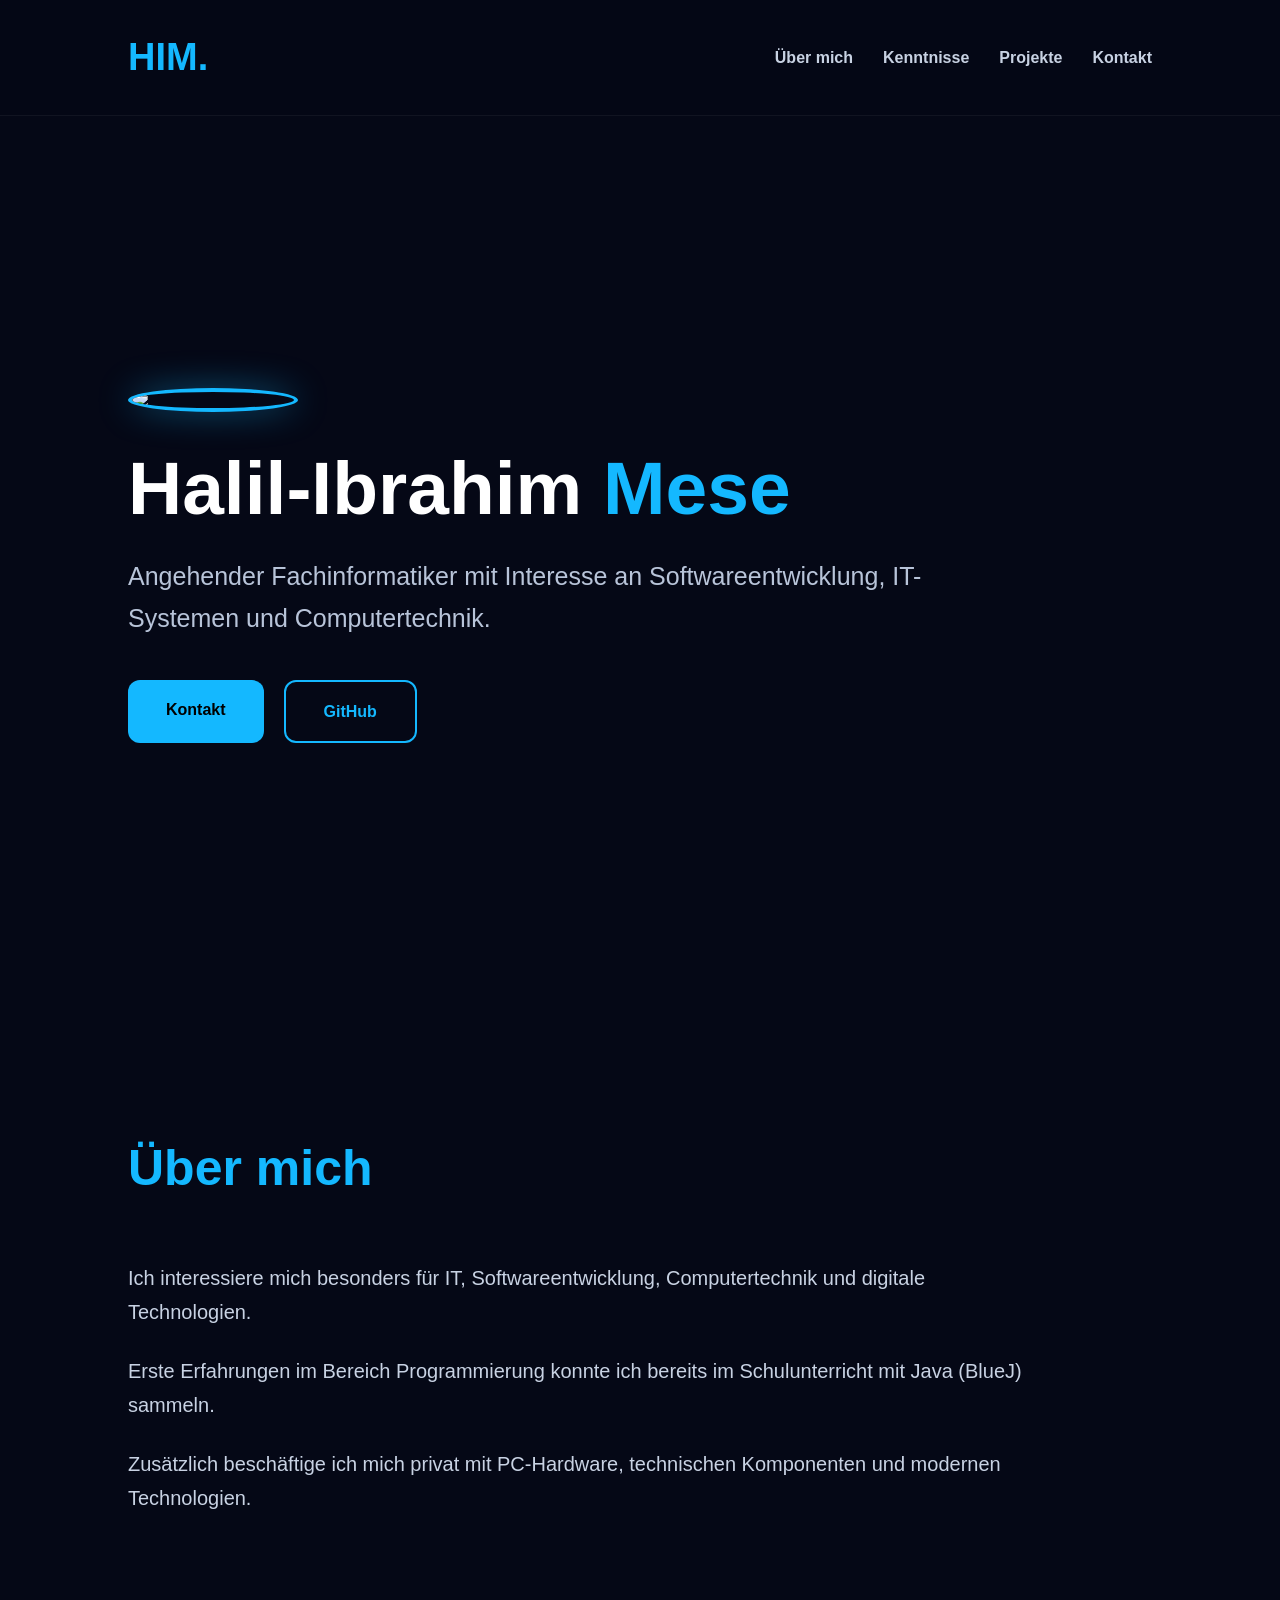
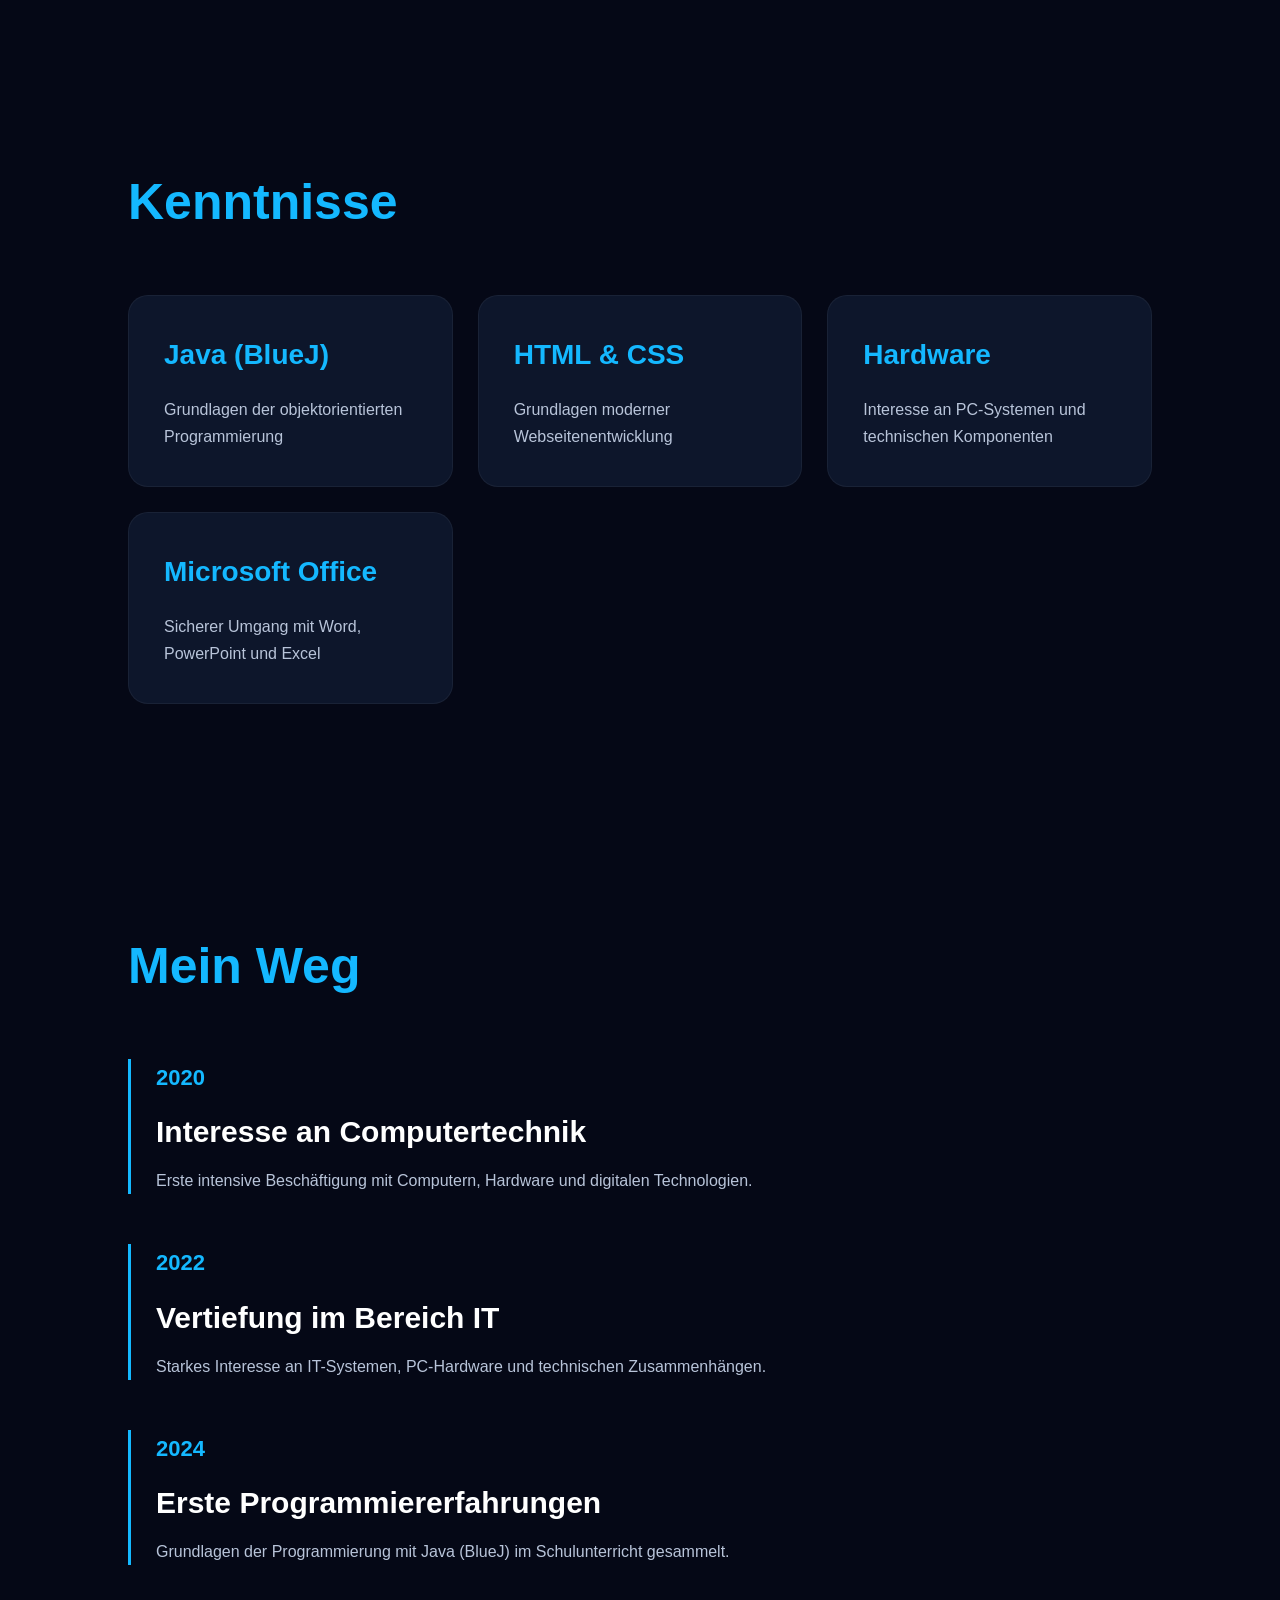
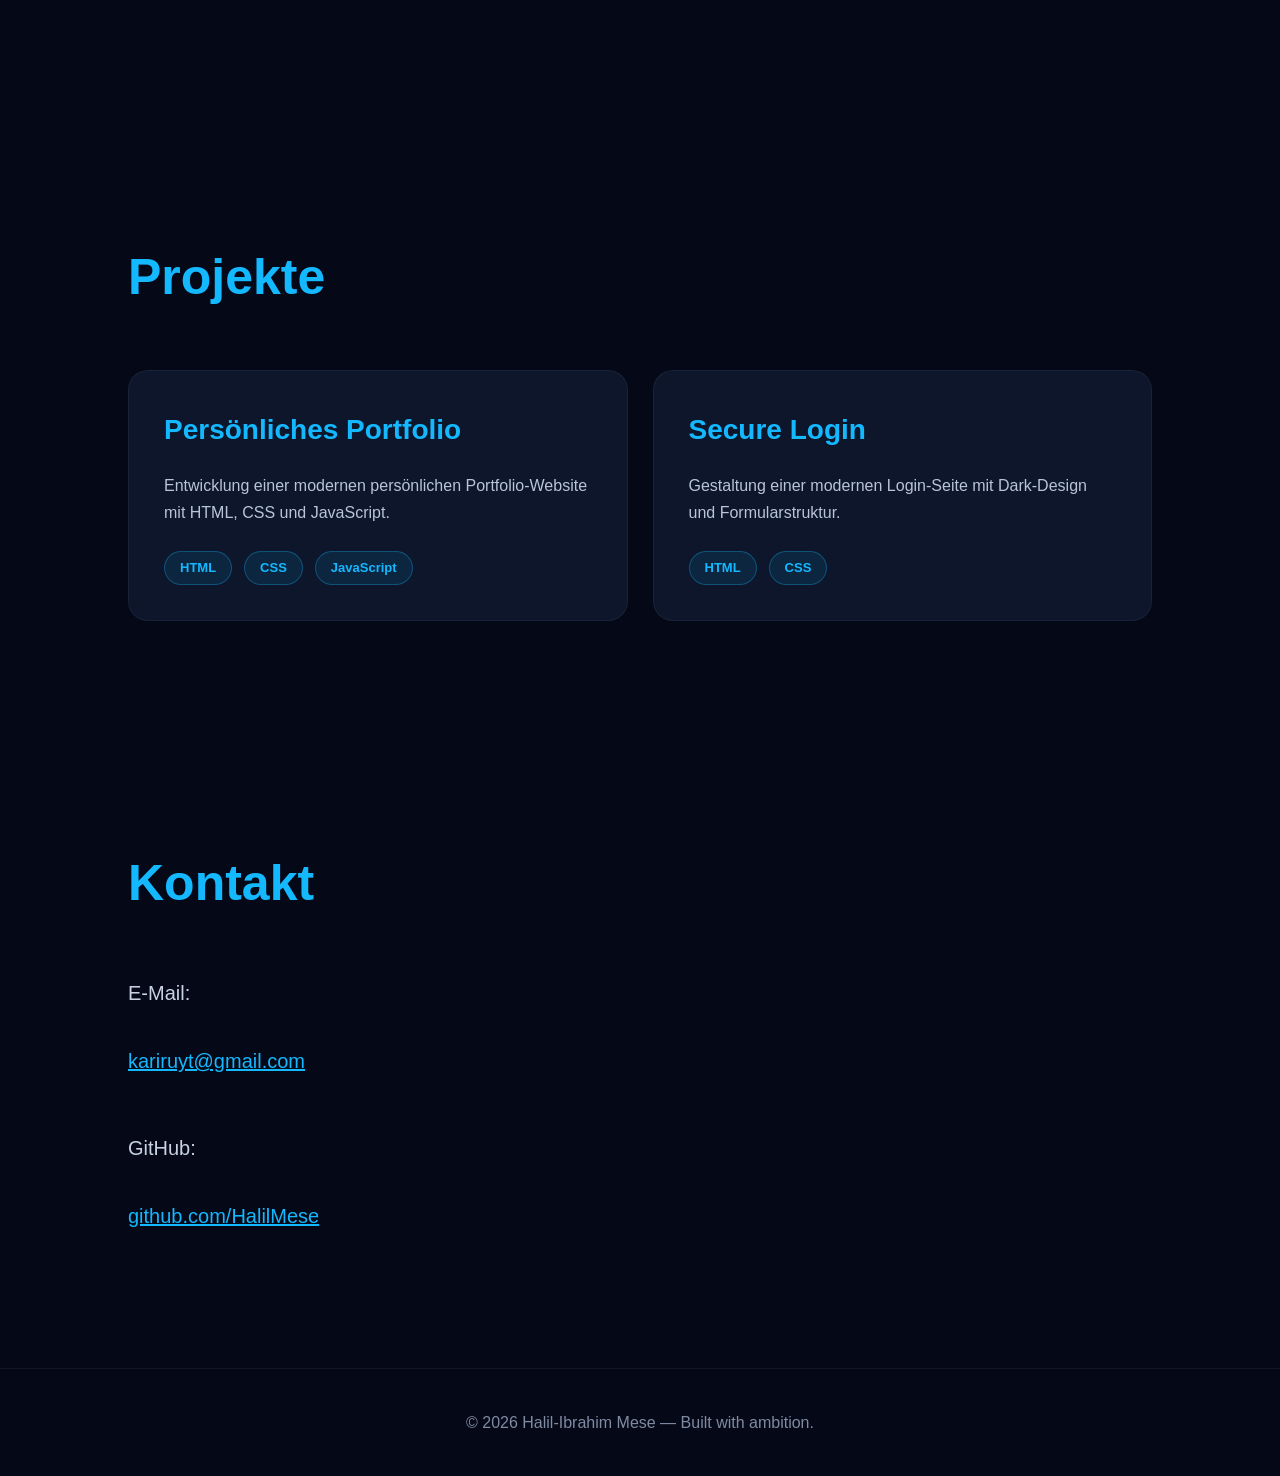
==== index.html @ 23b639a0 "Rename Index.html to index.html" ====
<!DOCTYPE html>
<html lang="de">
<head>
  <meta charset="UTF-8" />
  <meta name="viewport" content="width=device-width, initial-scale=1.0"/>
  <title>Halil-Ibrahim Mese | Portfolio</title>

  <link rel="stylesheet" href="style.css" />
</head>

<body>

  <!-- NAVBAR -->
  <nav class="navbar">
    <div class="logo">HIM.</div>

    <ul>
      <li><a href="#about">Über mich</a></li>
      <li><a href="#skills">Kenntnisse</a></li>
      <li><a href="#projects">Projekte</a></li>
      <li><a href="#contact">Kontakt</a></li>
    </ul>
  </nav>

  <!-- HERO -->
  <section class="hero">

    <img 
      src="https://i.imgur.com/8Km9tLL.png"
      class="profile-img"
    />

    <h1>
      Halil-Ibrahim <span>Mese</span>
    </h1>

    <p class="subtitle">
      Angehender Fachinformatiker mit Interesse an
      Softwareentwicklung, IT-Systemen und Computertechnik.
    </p>

    <div class="buttons">

      <a 
        href="mailto:kariruyt@gmail.com"
        class="btn"
      >
        Kontakt
      </a>

      <a 
        href="https://github.com/HalilMese"
        target="_blank"
        class="btn-outline"
      >
        GitHub
      </a>

    </div>
  </section>

  <!-- ABOUT -->
  <section class="about" id="about">

    <h2>Über mich</h2>

    <p>
      Ich interessiere mich besonders für IT,
      Softwareentwicklung, Computertechnik
      und digitale Technologien.
    </p>

    <p>
      Erste Erfahrungen im Bereich Programmierung
      konnte ich bereits im Schulunterricht
      mit Java (BlueJ) sammeln.
    </p>

    <p>
      Zusätzlich beschäftige ich mich privat mit
      PC-Hardware, technischen Komponenten
      und modernen Technologien.
    </p>

  </section>

  <!-- SKILLS -->
  <section class="skills" id="skills">

    <h2>Kenntnisse</h2>

    <div class="skill-box">

      <div class="card">
        <h3>Java (BlueJ)</h3>
        <p>
          Grundlagen der objektorientierten
          Programmierung
        </p>
      </div>

      <div class="card">
        <h3>HTML & CSS</h3>
        <p>
          Grundlagen moderner
          Webseitenentwicklung
        </p>
      </div>

      <div class="card">
        <h3>Hardware</h3>
        <p>
          Interesse an PC-Systemen
          und technischen Komponenten
        </p>
      </div>

      <div class="card">
        <h3>Microsoft Office</h3>
        <p>
          Sicherer Umgang mit Word,
          PowerPoint und Excel
        </p>
      </div>

    </div>
  </section>

  <!-- TIMELINE -->
  <section class="timeline">

    <h2>Mein Weg</h2>

    <div class="timeline-item">
      <span>2020</span>
      <h3>Interesse an Computertechnik</h3>

      <p>
        Erste intensive Beschäftigung mit
        Computern, Hardware und digitalen Technologien.
      </p>
    </div>

    <div class="timeline-item">
      <span>2022</span>
      <h3>Vertiefung im Bereich IT</h3>

      <p>
        Starkes Interesse an IT-Systemen,
        PC-Hardware und technischen Zusammenhängen.
      </p>
    </div>

    <div class="timeline-item">
      <span>2024</span>
      <h3>Erste Programmiererfahrungen</h3>

      <p>
        Grundlagen der Programmierung
        mit Java (BlueJ) im Schulunterricht gesammelt.
      </p>
    </div>

  </section>

  <!-- PROJECTS -->
  <section class="project" id="projects">

    <h2>Projekte</h2>

    <div class="project-grid">

      <div class="project-card">

        <h3>Persönliches Portfolio</h3>

        <p>
          Entwicklung einer modernen
          persönlichen Portfolio-Website
          mit HTML, CSS und JavaScript.
        </p>

        <div class="project-tags">
          <span class="project-tag">HTML</span>
          <span class="project-tag">CSS</span>
          <span class="project-tag">JavaScript</span>
        </div>

      </div>

      <div class="project-card">

        <h3>Secure Login</h3>

        <p>
          Gestaltung einer modernen Login-Seite
          mit Dark-Design und Formularstruktur.
        </p>

        <div class="project-tags">
          <span class="project-tag">HTML</span>
          <span class="project-tag">CSS</span>
        </div>

      </div>

    </div>

  </section>

  <!-- CONTACT -->
  <section class="about" id="contact">

    <h2>Kontakt</h2>

    <p>
      E-Mail:
      <br><br>

      <a href="mailto:kariruyt@gmail.com">
        kariruyt@gmail.com
      </a>
    </p>

    <br>

    <p>
      GitHub:
      <br><br>

      <a 
        href="https://github.com/HalilMese"
        target="_blank"
      >
        github.com/HalilMese
      </a>
    </p>

  </section>

  <!-- FOOTER -->
  <footer>
    © 2026 Halil-Ibrahim Mese — Built with ambition.
  </footer>

  <script src="script.js"></script>

</body>
</html>
---- style.css ----
*{
  margin:0;
  padding:0;
  box-sizing:border-box;
}

html{
  scroll-behavior:smooth;
}

body{
  background:#050816;
  color:white;
  font-family:Arial, Helvetica, sans-serif;
  line-height:1.7;
}

/* NAVBAR */

.navbar{
  width:100%;
  padding:25px 10%;
  display:flex;
  justify-content:space-between;
  align-items:center;
  position:sticky;
  top:0;
  background:rgba(5,8,22,0.95);
  backdrop-filter:blur(10px);
  z-index:1000;
  border-bottom:1px solid rgba(255,255,255,0.05);
}

.logo{
  color:#14b8ff;
  font-size:38px;
  font-weight:bold;
}

.navbar ul{
  display:flex;
  gap:30px;
  list-style:none;
}

.navbar a{
  color:#c8d2e3;
  text-decoration:none;
  font-weight:bold;
  transition:0.3s;
}

.navbar a:hover{
  color:#14b8ff;
}

/* HERO */

.hero{
  min-height:100vh;
  padding:100px 10%;
  display:flex;
  flex-direction:column;
  justify-content:center;
}

.profile-img{
  width:170px;
  border-radius:50%;
  border:4px solid #14b8ff;
  margin-bottom:35px;
  box-shadow:0 0 35px rgba(20,184,255,0.4);
}

h1{
  font-size:75px;
  line-height:1.1;
  margin-bottom:25px;
}

h1 span{
  color:#14b8ff;
}

.subtitle{
  font-size:25px;
  max-width:800px;
  color:#b8c4d9;
  margin-bottom:40px;
}

/* BUTTONS */

.buttons{
  display:flex;
  gap:20px;
  flex-wrap:wrap;
}

.btn{
  background:#14b8ff;
  color:black;
  text-decoration:none;
  padding:16px 38px;
  border-radius:12px;
  font-weight:bold;
  transition:0.3s;
}

.btn:hover{
  transform:translateY(-5px);
}

.btn-outline{
  border:2px solid #14b8ff;
  color:#14b8ff;
  text-decoration:none;
  padding:16px 38px;
  border-radius:12px;
  font-weight:bold;
  transition:0.3s;
}

.btn-outline:hover{
  background:#14b8ff;
  color:black;
  transform:translateY(-5px);
}

/* SECTION */

.about,
.skills,
.timeline,
.project{
  padding:110px 10%;
}

h2{
  font-size:50px;
  margin-bottom:50px;
  color:#14b8ff;
}

.about p{
  color:#c8d2e3;
  margin-bottom:25px;
  max-width:900px;
  font-size:20px;
}

/* CARDS */

.skill-box,
.project-grid{
  display:grid;
  grid-template-columns:repeat(auto-fit,minmax(280px,1fr));
  gap:25px;
}

.card,
.project-card{
  background:#0d162b;
  padding:35px;
  border-radius:20px;
  border:1px solid rgba(255,255,255,0.05);
  transition:0.3s;
}

.card:hover,
.project-card:hover{
  transform:translateY(-7px);
  border-color:#14b8ff;
  box-shadow:0 0 25px rgba(20,184,255,0.2);
}

.card h3,
.project-card h3{
  color:#14b8ff;
  margin-bottom:18px;
  font-size:28px;
}

.card p,
.project-card p{
  color:#b8c4d9;
}

/* TAGS */

.project-tags{
  display:flex;
  gap:12px;
  flex-wrap:wrap;
  margin-top:25px;
}

.project-tag{
  background:rgba(20,184,255,0.1);
  color:#14b8ff;
  border:1px solid rgba(20,184,255,0.3);
  padding:5px 15px;
  border-radius:20px;
  font-size:13px;
  font-weight:bold;
}

/* TIMELINE */

.timeline-item{
  border-left:3px solid #14b8ff;
  padding-left:25px;
  margin-bottom:50px;
}

.timeline-item span{
  color:#14b8ff;
  font-weight:bold;
  font-size:22px;
}

.timeline-item h3{
  margin:10px 0;
  font-size:30px;
}

.timeline-item p{
  color:#b8c4d9;
  max-width:800px;
}

/* LINKS */

a{
  color:#14b8ff;
}

/* FOOTER */

footer{
  padding:40px;
  text-align:center;
  color:#7f8ba3;
  border-top:1px solid rgba(255,255,255,0.05);
}

/* RESPONSIVE */

@media(max-width:900px){

  h1{
    font-size:55px;
  }

  h2{
    font-size:38px;
  }

  .subtitle{
    font-size:20px;
  }

}

@media(max-width:700px){

  .navbar{
    flex-direction:column;
    gap:20px;
  }

  .navbar ul{
    gap:15px;
    flex-wrap:wrap;
    justify-content:center;
  }

  h1{
    font-size:45px;
  }

  .profile-img{
    width:140px;
  }

}
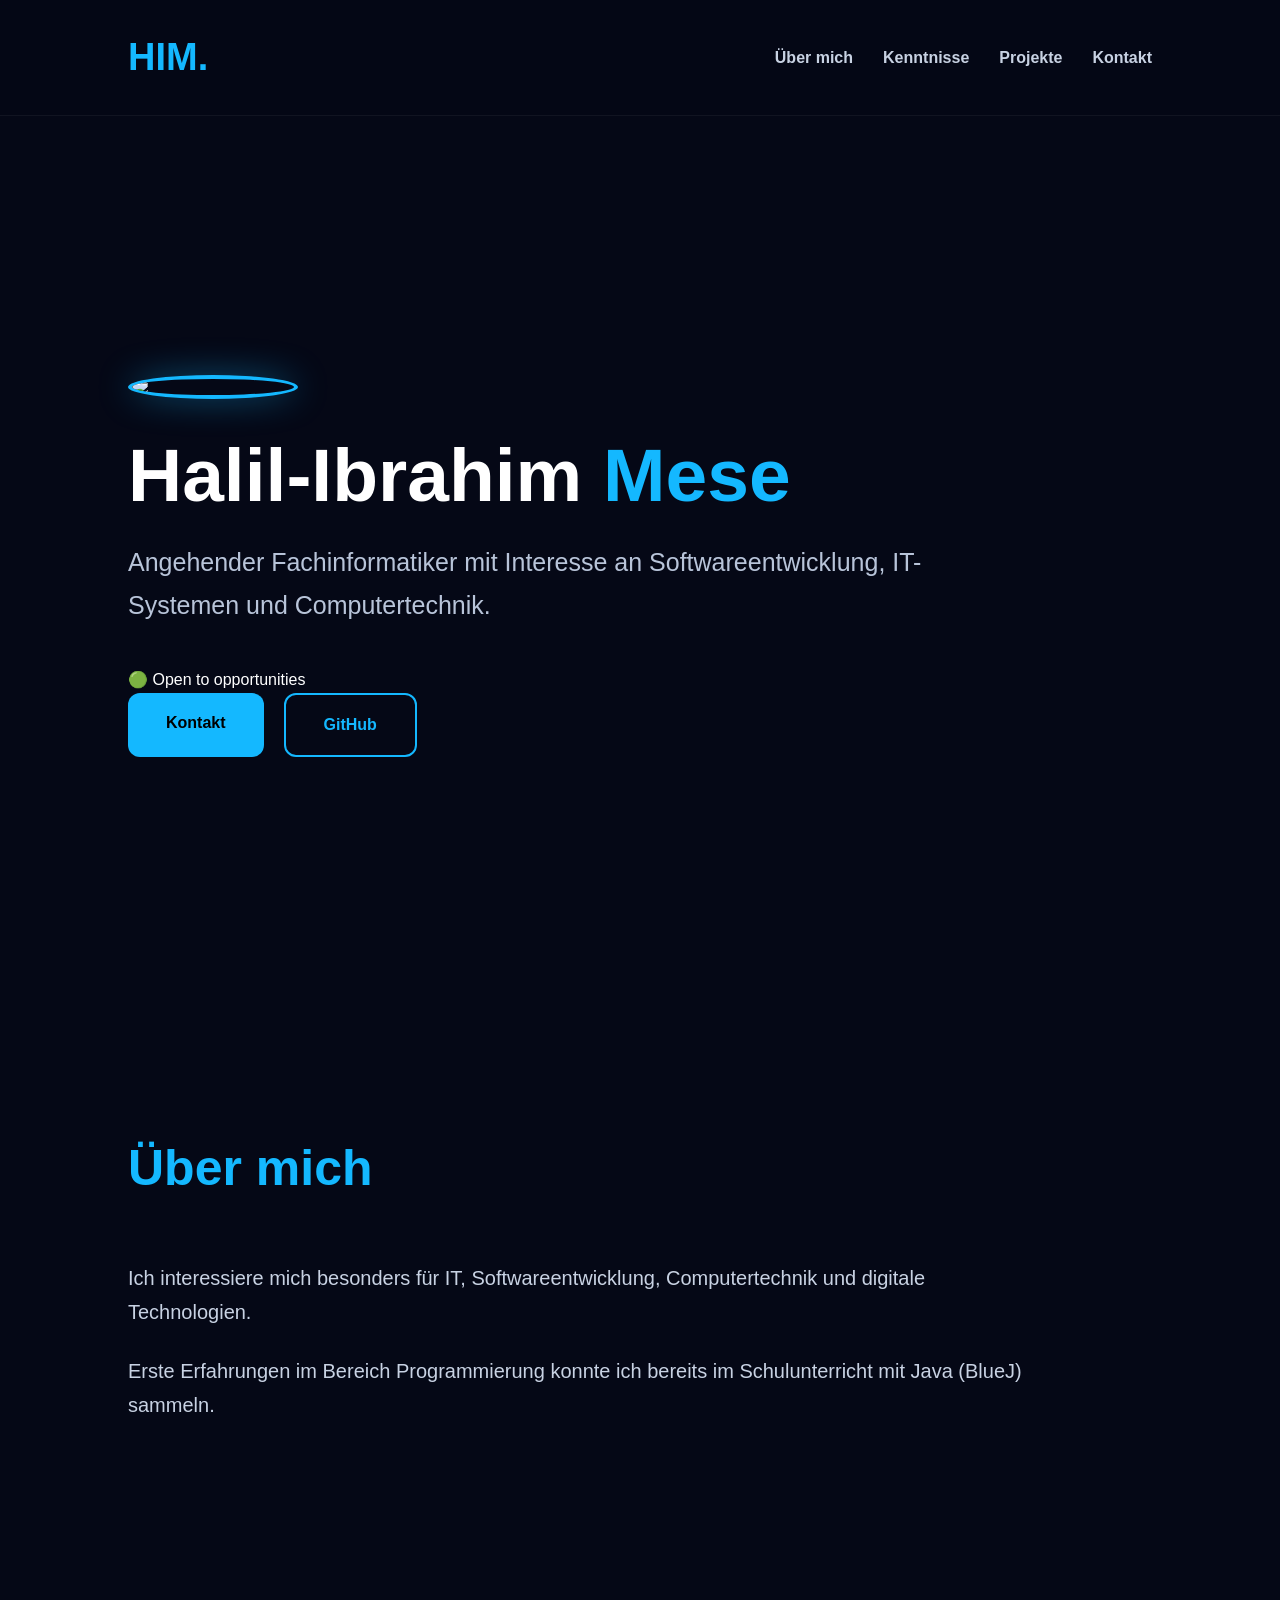
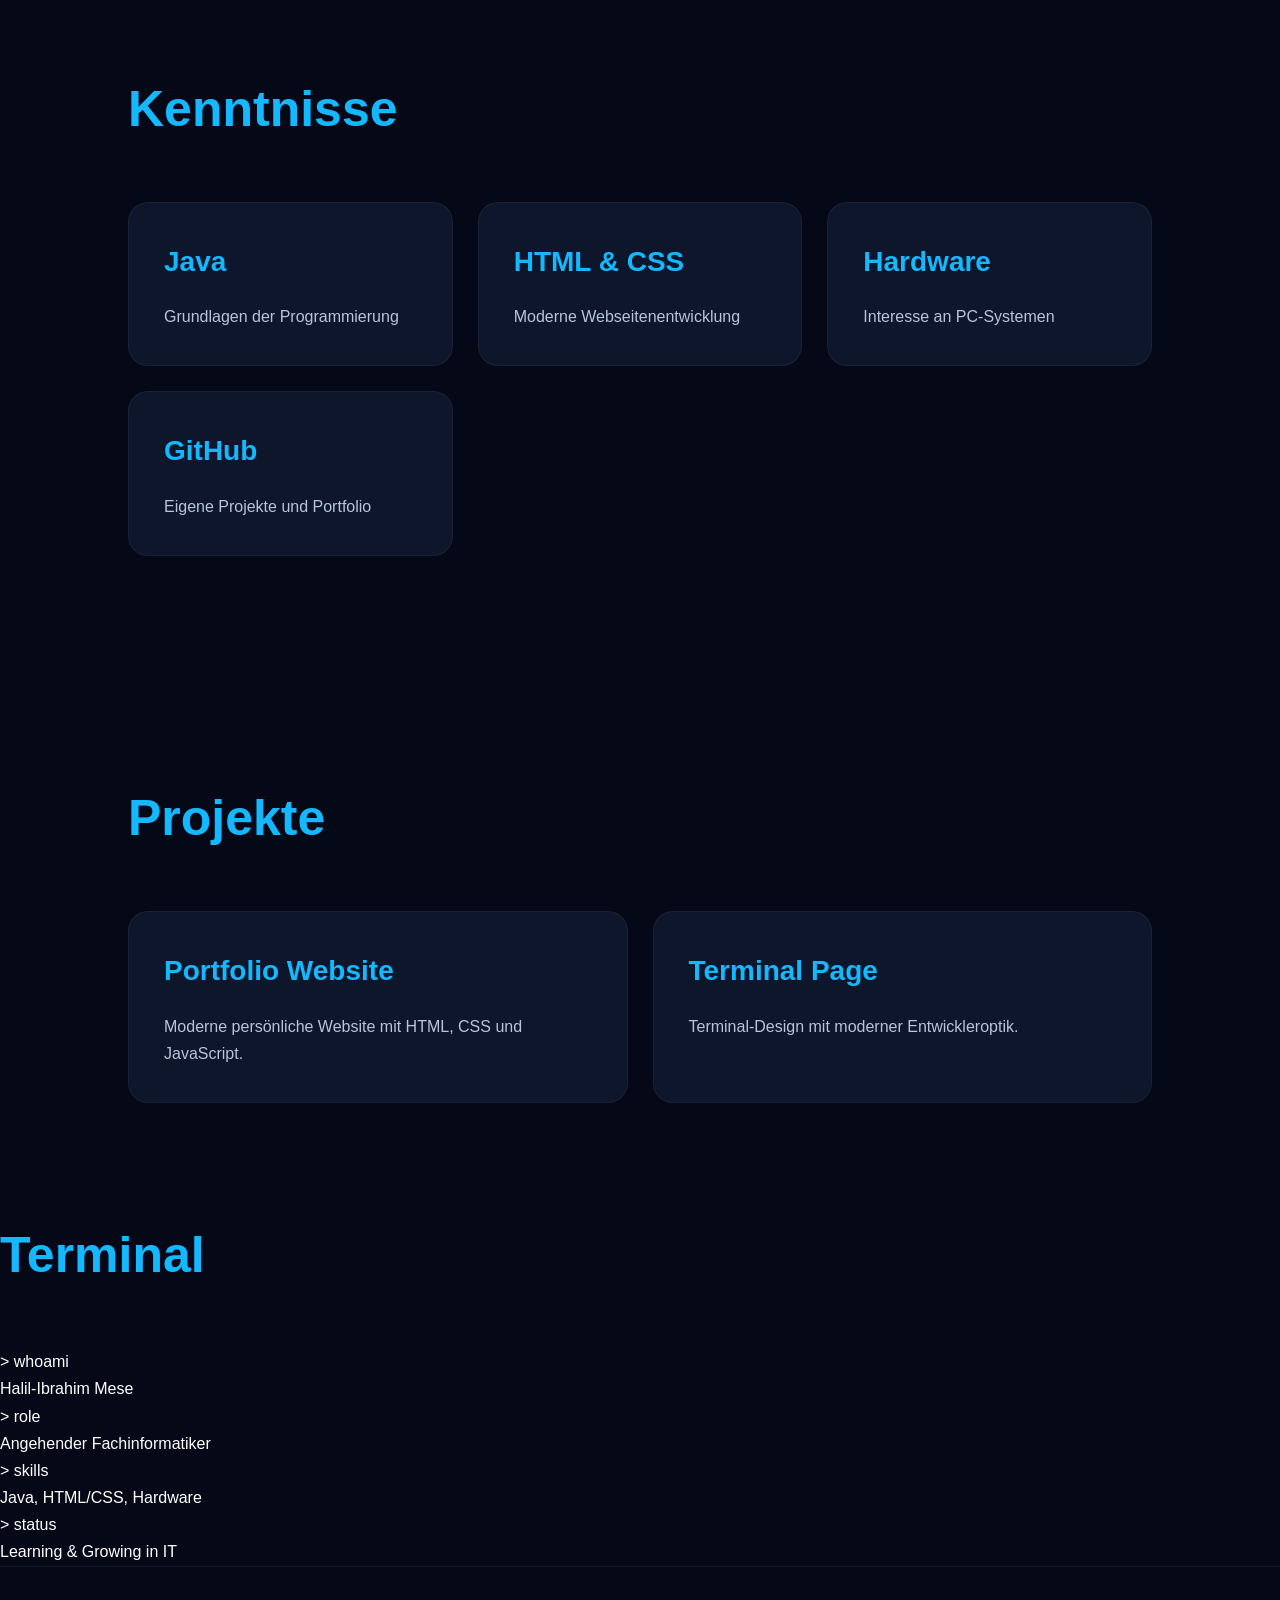
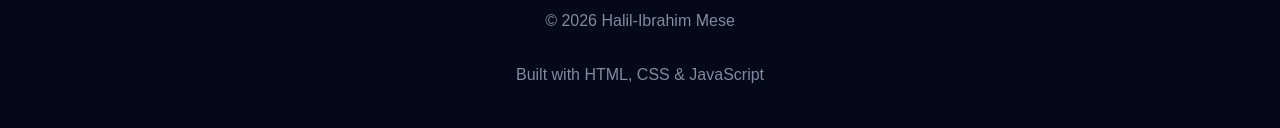
==== commit d0e6a41b: "Update index.html" ====
--- a/index.html
+++ b/index.html
@@ -1,249 +1,284 @@
 <!DOCTYPE html>
 <html lang="de">
+
 <head>
-  <meta charset="UTF-8" />
-  <meta name="viewport" content="width=device-width, initial-scale=1.0"/>
-  <title>Halil-Ibrahim Mese | Portfolio</title>
-
-  <link rel="stylesheet" href="style.css" />
+
+  <meta charset="UTF-8">
+
+  <meta name="viewport"
+  content="width=device-width, initial-scale=1.0">
+
+  <title>
+    Halil-Ibrahim Mese | Portfolio
+  </title>
+
+  <link rel="stylesheet"
+  href="style.css">
+
 </head>
 
 <body>
 
-  <!-- NAVBAR -->
-  <nav class="navbar">
-    <div class="logo">HIM.</div>
-
-    <ul>
-      <li><a href="#about">Über mich</a></li>
-      <li><a href="#skills">Kenntnisse</a></li>
-      <li><a href="#projects">Projekte</a></li>
-      <li><a href="#contact">Kontakt</a></li>
-    </ul>
-  </nav>
-
-  <!-- HERO -->
-  <section class="hero">
-
-    <img 
-      src="https://i.imgur.com/8Km9tLL.png"
-      class="profile-img"
-    />
-
-    <h1>
-      Halil-Ibrahim <span>Mese</span>
-    </h1>
-
-    <p class="subtitle">
-      Angehender Fachinformatiker mit Interesse an
-      Softwareentwicklung, IT-Systemen und Computertechnik.
-    </p>
-
-    <div class="buttons">
-
-      <a 
-        href="mailto:kariruyt@gmail.com"
-        class="btn"
-      >
+<nav class="navbar">
+
+  <div class="logo">
+    HIM.
+  </div>
+
+  <ul>
+
+    <li>
+      <a href="#about">
+        Über mich
+      </a>
+    </li>
+
+    <li>
+      <a href="#skills">
+        Kenntnisse
+      </a>
+    </li>
+
+    <li>
+      <a href="#projects">
+        Projekte
+      </a>
+    </li>
+
+    <li>
+      <a href="#contact">
         Kontakt
       </a>
-
-      <a 
-        href="https://github.com/HalilMese"
-        target="_blank"
-        class="btn-outline"
-      >
-        GitHub
-      </a>
-
-    </div>
-  </section>
-
-  <!-- ABOUT -->
-  <section class="about" id="about">
-
-    <h2>Über mich</h2>
-
-    <p>
-      Ich interessiere mich besonders für IT,
-      Softwareentwicklung, Computertechnik
-      und digitale Technologien.
-    </p>
-
-    <p>
-      Erste Erfahrungen im Bereich Programmierung
-      konnte ich bereits im Schulunterricht
-      mit Java (BlueJ) sammeln.
-    </p>
-
-    <p>
-      Zusätzlich beschäftige ich mich privat mit
-      PC-Hardware, technischen Komponenten
-      und modernen Technologien.
-    </p>
-
-  </section>
-
-  <!-- SKILLS -->
-  <section class="skills" id="skills">
-
-    <h2>Kenntnisse</h2>
-
-    <div class="skill-box">
-
-      <div class="card">
-        <h3>Java (BlueJ)</h3>
-        <p>
-          Grundlagen der objektorientierten
-          Programmierung
-        </p>
-      </div>
-
-      <div class="card">
-        <h3>HTML & CSS</h3>
-        <p>
-          Grundlagen moderner
-          Webseitenentwicklung
-        </p>
-      </div>
-
-      <div class="card">
-        <h3>Hardware</h3>
-        <p>
-          Interesse an PC-Systemen
-          und technischen Komponenten
-        </p>
-      </div>
-
-      <div class="card">
-        <h3>Microsoft Office</h3>
-        <p>
-          Sicherer Umgang mit Word,
-          PowerPoint und Excel
-        </p>
-      </div>
-
-    </div>
-  </section>
-
-  <!-- TIMELINE -->
-  <section class="timeline">
-
-    <h2>Mein Weg</h2>
-
-    <div class="timeline-item">
-      <span>2020</span>
-      <h3>Interesse an Computertechnik</h3>
-
-      <p>
-        Erste intensive Beschäftigung mit
-        Computern, Hardware und digitalen Technologien.
-      </p>
-    </div>
-
-    <div class="timeline-item">
-      <span>2022</span>
-      <h3>Vertiefung im Bereich IT</h3>
-
-      <p>
-        Starkes Interesse an IT-Systemen,
-        PC-Hardware und technischen Zusammenhängen.
-      </p>
-    </div>
-
-    <div class="timeline-item">
-      <span>2024</span>
-      <h3>Erste Programmiererfahrungen</h3>
-
-      <p>
-        Grundlagen der Programmierung
-        mit Java (BlueJ) im Schulunterricht gesammelt.
-      </p>
-    </div>
-
-  </section>
-
-  <!-- PROJECTS -->
-  <section class="project" id="projects">
-
-    <h2>Projekte</h2>
-
-    <div class="project-grid">
-
-      <div class="project-card">
-
-        <h3>Persönliches Portfolio</h3>
-
-        <p>
-          Entwicklung einer modernen
-          persönlichen Portfolio-Website
-          mit HTML, CSS und JavaScript.
-        </p>
-
-        <div class="project-tags">
-          <span class="project-tag">HTML</span>
-          <span class="project-tag">CSS</span>
-          <span class="project-tag">JavaScript</span>
-        </div>
-
-      </div>
-
-      <div class="project-card">
-
-        <h3>Secure Login</h3>
-
-        <p>
-          Gestaltung einer modernen Login-Seite
-          mit Dark-Design und Formularstruktur.
-        </p>
-
-        <div class="project-tags">
-          <span class="project-tag">HTML</span>
-          <span class="project-tag">CSS</span>
-        </div>
-
-      </div>
-
-    </div>
-
-  </section>
-
-  <!-- CONTACT -->
-  <section class="about" id="contact">
-
-    <h2>Kontakt</h2>
-
-    <p>
-      E-Mail:
-      <br><br>
-
-      <a href="mailto:kariruyt@gmail.com">
-        kariruyt@gmail.com
-      </a>
-    </p>
-
-    <br>
-
-    <p>
-      GitHub:
-      <br><br>
-
-      <a 
-        href="https://github.com/HalilMese"
-        target="_blank"
-      >
-        github.com/HalilMese
-      </a>
-    </p>
-
-  </section>
-
-  <!-- FOOTER -->
-  <footer>
-    © 2026 Halil-Ibrahim Mese — Built with ambition.
-  </footer>
-
-  <script src="script.js"></script>
+    </li>
+
+  </ul>
+
+</nav>
+
+<section class="hero">
+
+  <img
+  src="https://images.unsplash.com/photo-1518770660439-4636190af475?q=80&w=1200"
+  class="profile-img">
+
+  <h1>
+
+    Halil-Ibrahim
+    <span>Mese</span>
+
+  </h1>
+
+  <p class="subtitle">
+
+    Angehender Fachinformatiker
+    mit Interesse an
+    Softwareentwicklung,
+    IT-Systemen und
+    Computertechnik.
+
+  </p>
+
+  <p class="status">
+    🟢 Open to opportunities
+  </p>
+
+  <div class="buttons">
+
+    <a
+    href="mailto:kariruyt@gmail.com"
+    class="btn">
+
+    Kontakt
+
+    </a>
+
+    <a
+    href="https://github.com/HalilMese"
+    target="_blank"
+    class="btn-outline">
+
+    GitHub
+
+    </a>
+
+  </div>
+
+</section>
+
+<section
+class="about"
+id="about">
+
+  <h2>
+    Über mich
+  </h2>
+
+  <p>
+
+    Ich interessiere mich besonders
+    für IT, Softwareentwicklung,
+    Computertechnik und digitale
+    Technologien.
+
+  </p>
+
+  <p>
+
+    Erste Erfahrungen im Bereich
+    Programmierung konnte ich
+    bereits im Schulunterricht
+    mit Java (BlueJ) sammeln.
+
+  </p>
+
+</section>
+
+<section
+class="skills"
+id="skills">
+
+  <h2>
+    Kenntnisse
+  </h2>
+
+  <div class="skill-box">
+
+    <div class="card">
+
+      <h3>Java</h3>
+
+      <p>
+        Grundlagen der
+        Programmierung
+      </p>
+
+    </div>
+
+    <div class="card">
+
+      <h3>HTML & CSS</h3>
+
+      <p>
+        Moderne Webseitenentwicklung
+      </p>
+
+    </div>
+
+    <div class="card">
+
+      <h3>Hardware</h3>
+
+      <p>
+        Interesse an
+        PC-Systemen
+      </p>
+
+    </div>
+
+    <div class="card">
+
+      <h3>GitHub</h3>
+
+      <p>
+        Eigene Projekte
+        und Portfolio
+      </p>
+
+    </div>
+
+  </div>
+
+</section>
+
+<section
+class="project"
+id="projects">
+
+  <h2>
+    Projekte
+  </h2>
+
+  <div class="project-grid">
+
+    <div class="project-card">
+
+      <h3>
+        Portfolio Website
+      </h3>
+
+      <p>
+
+        Moderne persönliche
+        Website mit HTML,
+        CSS und JavaScript.
+
+      </p>
+
+    </div>
+
+    <div class="project-card">
+
+      <h3>
+        Terminal Page
+      </h3>
+
+      <p>
+
+        Terminal-Design mit
+        moderner Entwickleroptik.
+
+      </p>
+
+    </div>
+
+  </div>
+
+</section>
+
+<section
+class="terminal-section">
+
+<h2>
+Terminal
+</h2>
+
+<div class="terminal">
+
+<p>> whoami</p>
+<span>
+Halil-Ibrahim Mese
+</span>
+
+<p>> role</p>
+<span>
+Angehender Fachinformatiker
+</span>
+
+<p>> skills</p>
+<span>
+Java, HTML/CSS, Hardware
+</span>
+
+<p>> status</p>
+<span>
+Learning & Growing in IT
+</span>
+
+</div>
+
+</section>
+
+<footer id="contact">
+
+© 2026 Halil-Ibrahim Mese
+<br><br>
+
+Built with HTML,
+CSS & JavaScript
+
+</footer>
+
+<script src="script.js"></script>
 
 </body>
 </html>
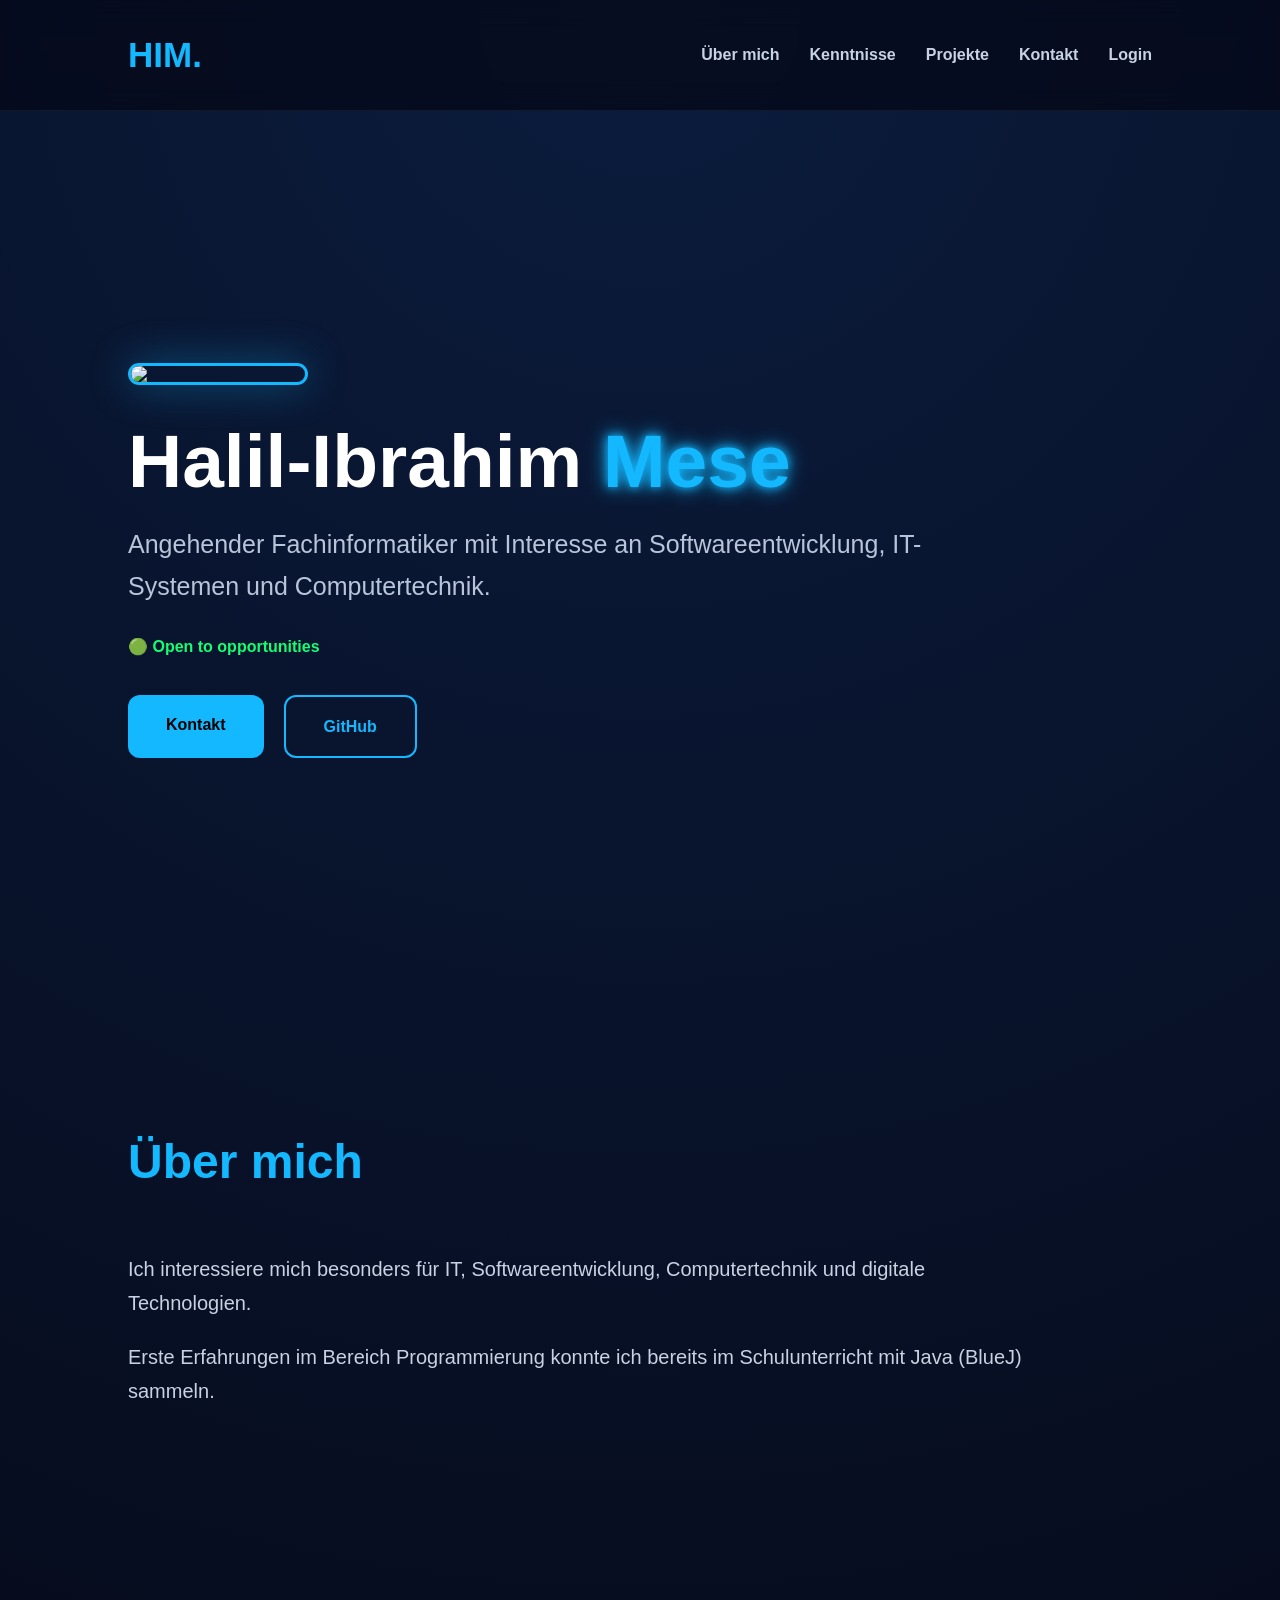
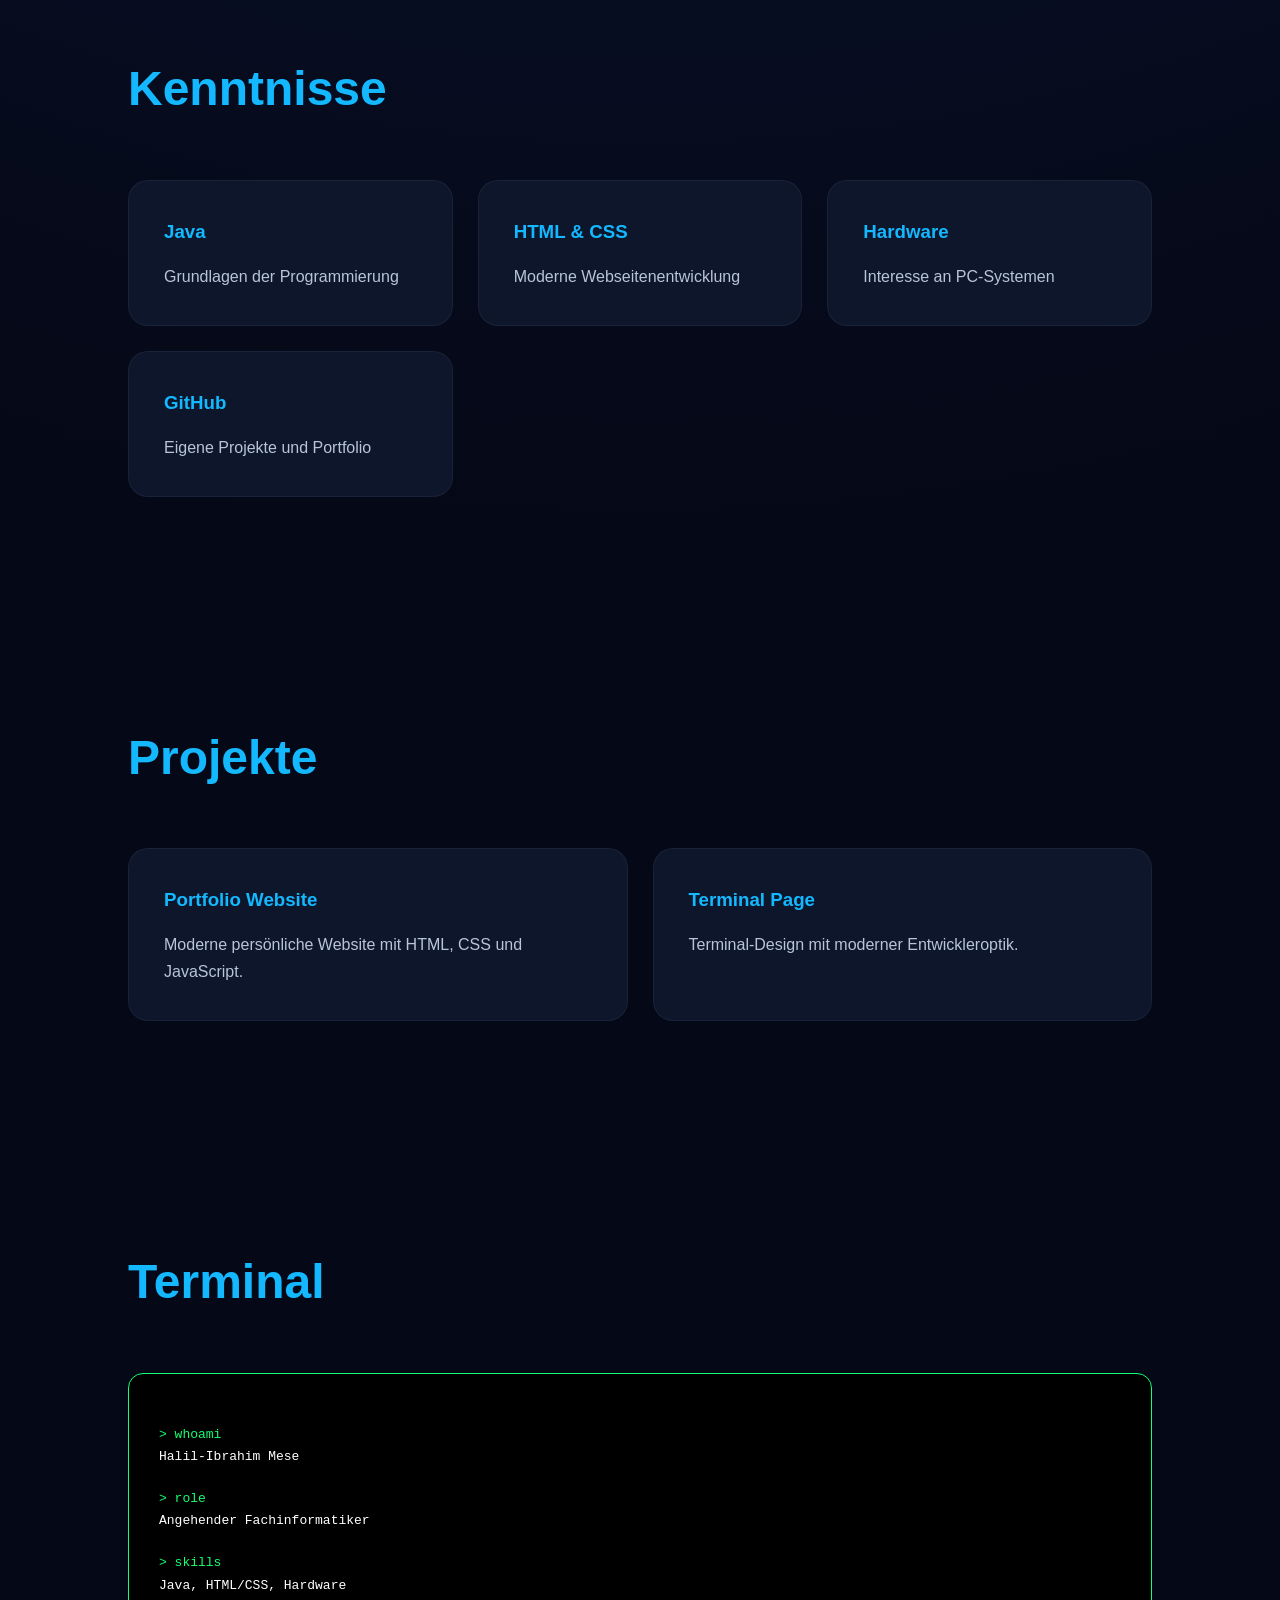
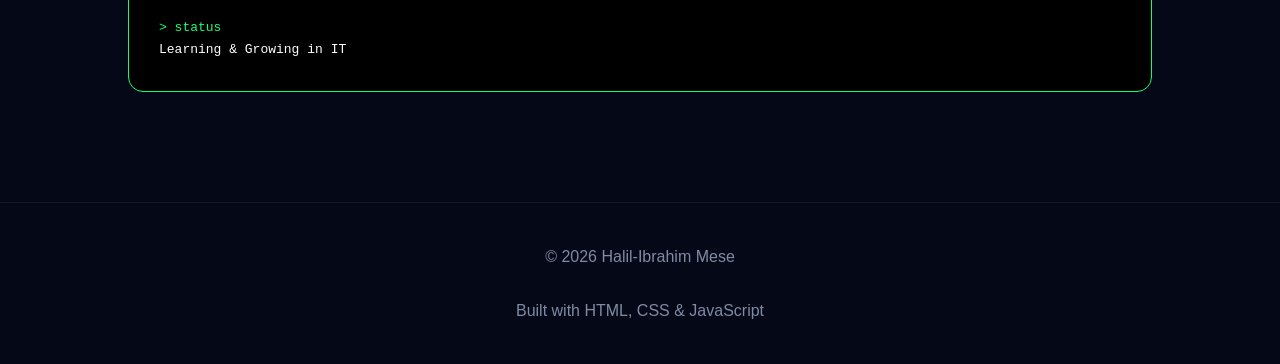
==== commit d690314c: "Update index.html" ====
--- a/index.html
+++ b/index.html
@@ -50,7 +50,11 @@
         Kontakt
       </a>
     </li>
-
+<li>
+<a href="login.html">
+Login
+</a>
+</li>
   </ul>
 
 </nav>
--- a/style.css
+++ b/style.css
@@ -9,44 +9,76 @@
 }
 
 body{
-  background:#050816;
+
+  background:
+  radial-gradient(
+  circle at top,
+  #0b1c3d,
+  #050816 60%
+  );
+
   color:white;
-  font-family:Arial, Helvetica, sans-serif;
+
+  font-family:
+  Arial, Helvetica, sans-serif;
+
   line-height:1.7;
 }
 
-/* NAVBAR */
-
 .navbar{
+
   width:100%;
+
   padding:25px 10%;
+
   display:flex;
-  justify-content:space-between;
+
+  justify-content:
+  space-between;
+
   align-items:center;
+
   position:sticky;
+
   top:0;
-  background:rgba(5,8,22,0.95);
-  backdrop-filter:blur(10px);
+
+  background:
+  rgba(5,8,22,0.7);
+
+  backdrop-filter:blur(14px);
+
   z-index:1000;
-  border-bottom:1px solid rgba(255,255,255,0.05);
+
+  border-bottom:
+  1px solid rgba(255,255,255,0.05);
 }
 
 .logo{
-  color:#14b8ff;
-  font-size:38px;
+
+  color:#14b8ff;
+
+  font-size:35px;
+
   font-weight:bold;
 }
 
 .navbar ul{
+
   display:flex;
+
   gap:30px;
+
   list-style:none;
 }
 
 .navbar a{
+
   color:#c8d2e3;
+
   text-decoration:none;
-  font-weight:bold;
+
+  font-weight:bold;
+
   transition:0.3s;
 }
 
@@ -54,233 +86,312 @@
   color:#14b8ff;
 }
 
-/* HERO */
-
 .hero{
+
   min-height:100vh;
+
   padding:100px 10%;
+
   display:flex;
+
   flex-direction:column;
+
   justify-content:center;
 }
 
 .profile-img{
-  width:170px;
-  border-radius:50%;
-  border:4px solid #14b8ff;
+
+  width:180px;
+
+  border-radius:20px;
+
   margin-bottom:35px;
-  box-shadow:0 0 35px rgba(20,184,255,0.4);
+
+  border:3px solid #14b8ff;
+
+  box-shadow:
+  0 0 40px rgba(20,184,255,0.4);
+
+  transition:0.4s;
+}
+
+.profile-img:hover{
+
+  transform:scale(1.03);
 }
 
 h1{
+
   font-size:75px;
+
   line-height:1.1;
+
+  margin-bottom:20px;
+}
+
+h1 span{
+
+  color:#14b8ff;
+
+  text-shadow:
+  0 0 10px #14b8ff,
+  0 0 20px #14b8ff;
+}
+
+.subtitle{
+
+  font-size:25px;
+
+  color:#b8c4d9;
+
+  max-width:800px;
+
   margin-bottom:25px;
 }
 
-h1 span{
-  color:#14b8ff;
-}
-
-.subtitle{
-  font-size:25px;
-  max-width:800px;
-  color:#b8c4d9;
-  margin-bottom:40px;
-}
-
-/* BUTTONS */
+.status{
+
+  color:#14ff72;
+
+  font-weight:bold;
+
+  margin-bottom:35px;
+}
 
 .buttons{
+
   display:flex;
+
   gap:20px;
+
   flex-wrap:wrap;
 }
 
 .btn{
+
   background:#14b8ff;
+
   color:black;
+
   text-decoration:none;
+
   padding:16px 38px;
+
   border-radius:12px;
-  font-weight:bold;
+
+  font-weight:bold;
+
   transition:0.3s;
 }
 
 .btn:hover{
+
   transform:translateY(-5px);
 }
 
 .btn-outline{
+
   border:2px solid #14b8ff;
-  color:#14b8ff;
+
+  color:#14b8ff;
+
   text-decoration:none;
+
   padding:16px 38px;
+
   border-radius:12px;
-  font-weight:bold;
+
+  font-weight:bold;
+
   transition:0.3s;
 }
 
 .btn-outline:hover{
+
   background:#14b8ff;
+
   color:black;
+
   transform:translateY(-5px);
 }
-
-/* SECTION */
 
 .about,
 .skills,
-.timeline,
-.project{
+.project,
+.terminal-section{
+
   padding:110px 10%;
 }
 
 h2{
-  font-size:50px;
+
+  font-size:48px;
+
   margin-bottom:50px;
+
   color:#14b8ff;
 }
 
 .about p{
+
   color:#c8d2e3;
-  margin-bottom:25px;
+
   max-width:900px;
+
+  margin-bottom:20px;
+
   font-size:20px;
 }
-
-/* CARDS */
 
 .skill-box,
 .project-grid{
+
   display:grid;
-  grid-template-columns:repeat(auto-fit,minmax(280px,1fr));
+
+  grid-template-columns:
+  repeat(auto-fit,minmax(280px,1fr));
+
   gap:25px;
 }
 
 .card,
 .project-card{
+
   background:#0d162b;
+
   padding:35px;
+
   border-radius:20px;
-  border:1px solid rgba(255,255,255,0.05);
+
+  border:
+  1px solid rgba(255,255,255,0.05);
+
   transition:0.3s;
 }
 
 .card:hover,
 .project-card:hover{
-  transform:translateY(-7px);
+
+  transform:translateY(-8px);
+
   border-color:#14b8ff;
-  box-shadow:0 0 25px rgba(20,184,255,0.2);
+
+  box-shadow:
+  0 15px 40px rgba(20,184,255,0.2);
 }
 
 .card h3,
 .project-card h3{
-  color:#14b8ff;
-  margin-bottom:18px;
-  font-size:28px;
+
+  color:#14b8ff;
+
+  margin-bottom:15px;
 }
 
 .card p,
 .project-card p{
+
   color:#b8c4d9;
 }
 
-/* TAGS */
-
-.project-tags{
-  display:flex;
-  gap:12px;
-  flex-wrap:wrap;
-  margin-top:25px;
-}
-
-.project-tag{
-  background:rgba(20,184,255,0.1);
-  color:#14b8ff;
-  border:1px solid rgba(20,184,255,0.3);
-  padding:5px 15px;
-  border-radius:20px;
-  font-size:13px;
-  font-weight:bold;
-}
-
-/* TIMELINE */
-
-.timeline-item{
-  border-left:3px solid #14b8ff;
-  padding-left:25px;
-  margin-bottom:50px;
-}
-
-.timeline-item span{
-  color:#14b8ff;
-  font-weight:bold;
-  font-size:22px;
-}
-
-.timeline-item h3{
-  margin:10px 0;
-  font-size:30px;
-}
-
-.timeline-item p{
-  color:#b8c4d9;
-  max-width:800px;
-}
-
-/* LINKS */
-
-a{
-  color:#14b8ff;
-}
-
-/* FOOTER */
+.terminal{
+
+  background:black;
+
+  border:1px solid #14ff72;
+
+  padding:30px;
+
+  border-radius:15px;
+
+  font-family:monospace;
+}
+
+.terminal p{
+
+  color:#14ff72;
+
+  margin-top:20px;
+}
+
+.terminal span{
+
+  color:white;
+}
 
 footer{
+
   padding:40px;
+
   text-align:center;
+
   color:#7f8ba3;
-  border-top:1px solid rgba(255,255,255,0.05);
-}
-
-/* RESPONSIVE */
-
-@media(max-width:900px){
-
-  h1{
-    font-size:55px;
-  }
-
-  h2{
-    font-size:38px;
-  }
-
-  .subtitle{
-    font-size:20px;
-  }
-
-}
-
-@media(max-width:700px){
-
-  .navbar{
-    flex-direction:column;
-    gap:20px;
-  }
-
-  .navbar ul{
-    gap:15px;
-    flex-wrap:wrap;
-    justify-content:center;
-  }
+
+  border-top:
+  1px solid rgba(255,255,255,0.05);
+}
+
+@media(max-width:768px){
 
   h1{
     font-size:45px;
   }
 
-  .profile-img{
-    width:140px;
-  }
-
-}
+  h2{
+    font-size:35px;
+  }
+
+  .subtitle{
+    font-size:18px;
+  }
+
+  .navbar{
+
+    flex-direction:column;
+
+    gap:20px;
+  }
+
+  .navbar ul{
+
+    gap:15px;
+
+    flex-wrap:wrap;
+
+    justify-content:center;
+  }
+
+}
+.login-input{
+
+width:100%;
+
+padding:16px;
+
+margin-bottom:16px;
+
+background:#111827;
+
+border:none;
+
+outline:none;
+
+color:white;
+
+border-radius:12px;
+
+font-size:16px;
+
+border:
+1px solid rgba(255,255,255,0.05);
+
+transition:0.3s;
+}
+
+.login-input:focus{
+
+border-color:#14b8ff;
+
+box-shadow:
+0 0 15px rgba(20,184,255,0.2);
+}
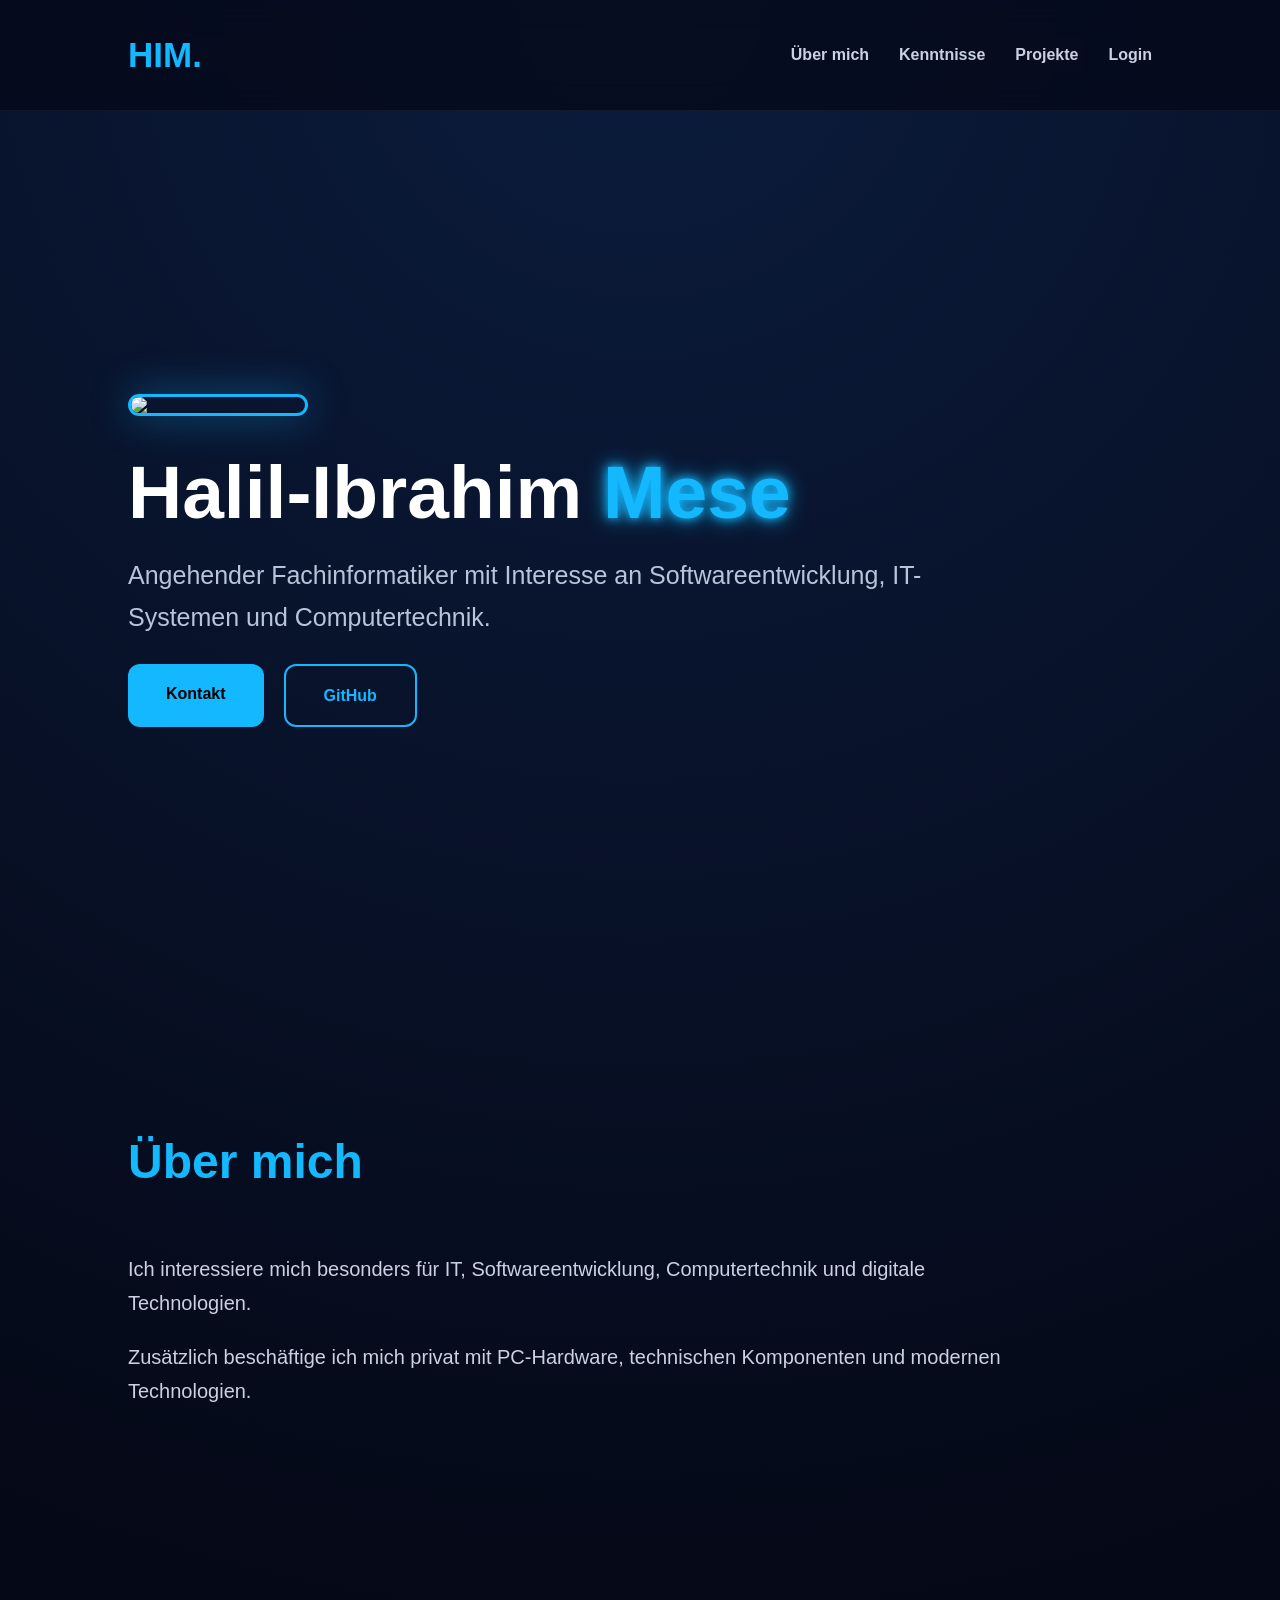
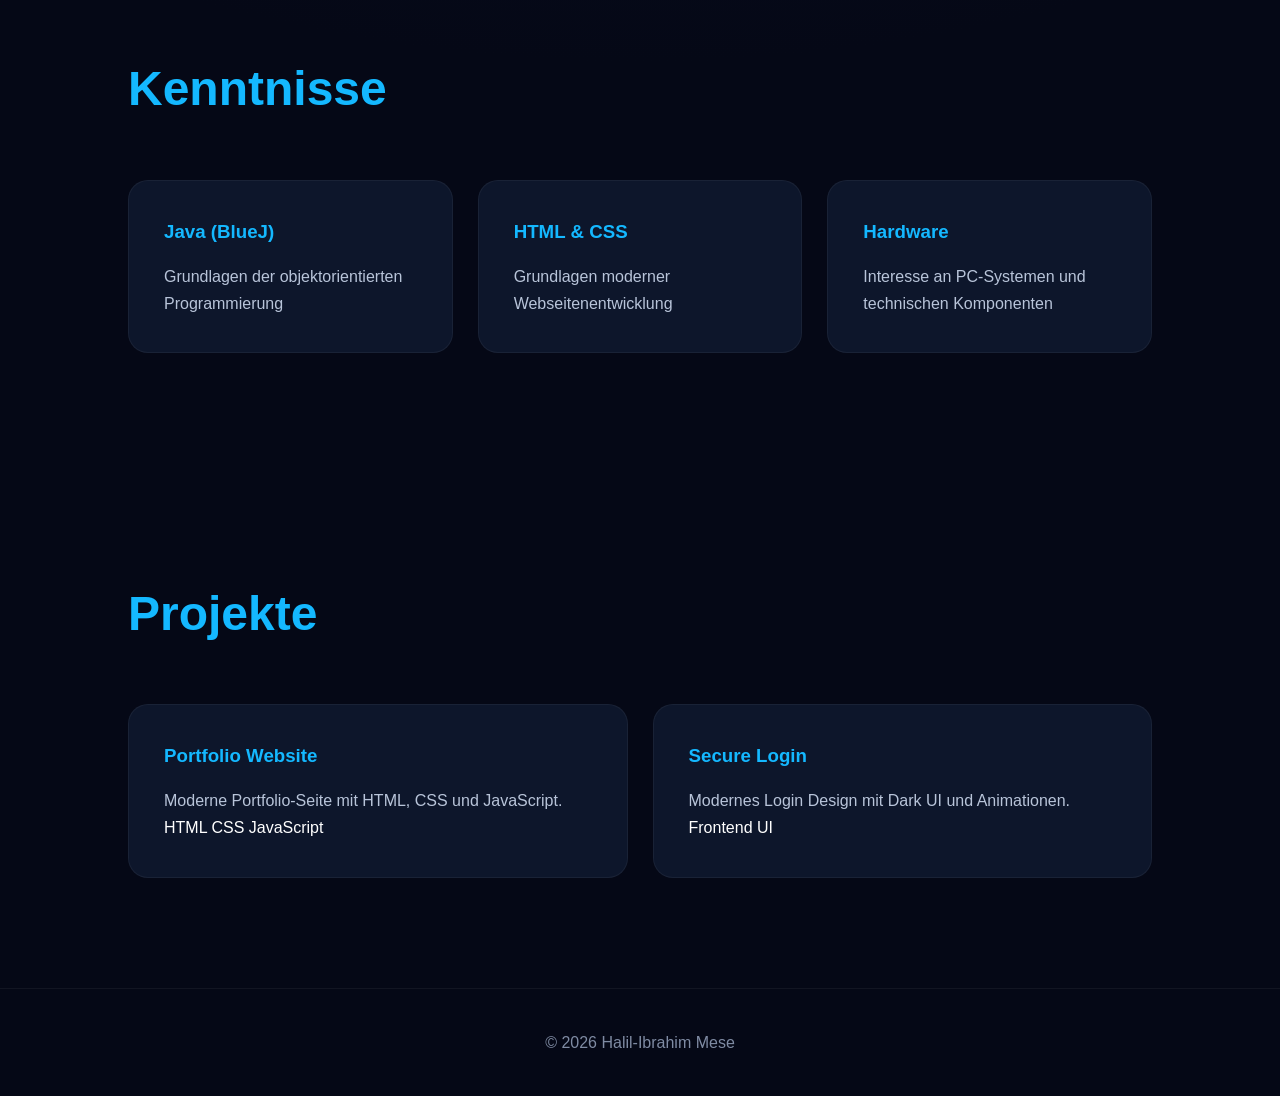
==== commit 38563484: "Update index.html" ====
--- a/index.html
+++ b/index.html
@@ -3,17 +3,17 @@
 
 <head>
 
-  <meta charset="UTF-8">
-
-  <meta name="viewport"
-  content="width=device-width, initial-scale=1.0">
-
-  <title>
-    Halil-Ibrahim Mese | Portfolio
-  </title>
-
-  <link rel="stylesheet"
-  href="style.css">
+<meta charset="UTF-8">
+
+<meta name="viewport"
+content="width=device-width, initial-scale=1.0">
+
+<title>
+Halil-Ibrahim Mese | Portfolio
+</title>
+
+<link rel="stylesheet"
+href="style.css">
 
 </head>
 
@@ -21,91 +21,83 @@
 
 <nav class="navbar">
 
-  <div class="logo">
-    HIM.
-  </div>
-
-  <ul>
-
-    <li>
-      <a href="#about">
-        Über mich
-      </a>
-    </li>
-
-    <li>
-      <a href="#skills">
-        Kenntnisse
-      </a>
-    </li>
-
-    <li>
-      <a href="#projects">
-        Projekte
-      </a>
-    </li>
-
-    <li>
-      <a href="#contact">
-        Kontakt
-      </a>
-    </li>
+<div class="logo">
+HIM.
+</div>
+
+<ul>
+
+<li>
+<a href="#about">
+Über mich
+</a>
+</li>
+
+<li>
+<a href="#skills">
+Kenntnisse
+</a>
+</li>
+
+<li>
+<a href="#projects">
+Projekte
+</a>
+</li>
+
 <li>
 <a href="login.html">
 Login
 </a>
 </li>
-  </ul>
+
+</ul>
 
 </nav>
 
 <section class="hero">
 
-  <img
-  src="https://images.unsplash.com/photo-1518770660439-4636190af475?q=80&w=1200"
-  class="profile-img">
-
-  <h1>
-
-    Halil-Ibrahim
-    <span>Mese</span>
-
-  </h1>
-
-  <p class="subtitle">
-
-    Angehender Fachinformatiker
-    mit Interesse an
-    Softwareentwicklung,
-    IT-Systemen und
-    Computertechnik.
-
-  </p>
-
-  <p class="status">
-    🟢 Open to opportunities
-  </p>
-
-  <div class="buttons">
-
-    <a
-    href="mailto:kariruyt@gmail.com"
-    class="btn">
-
-    Kontakt
-
-    </a>
-
-    <a
-    href="https://github.com/HalilMese"
-    target="_blank"
-    class="btn-outline">
-
-    GitHub
-
-    </a>
-
-  </div>
+<img
+src="https://images.unsplash.com/photo-1518770660439-4636190af475?q=80&w=800&auto=format&fit=crop"
+class="profile-img">
+
+<h1>
+
+Halil-Ibrahim
+<span>Mese</span>
+
+</h1>
+
+<p class="subtitle">
+
+Angehender Fachinformatiker
+mit Interesse an
+Softwareentwicklung,
+IT-Systemen und
+Computertechnik.
+
+</p>
+
+<div class="buttons">
+
+<a
+href="mailto:kariruyt@gmail.com"
+class="btn">
+
+Kontakt
+
+</a>
+
+<a
+href="https://github.com/HalilMese"
+target="_blank"
+class="btn-outline">
+
+GitHub
+
+</a>
+
+</div>
 
 </section>
 
@@ -113,27 +105,29 @@
 class="about"
 id="about">
 
-  <h2>
-    Über mich
-  </h2>
-
-  <p>
-
-    Ich interessiere mich besonders
-    für IT, Softwareentwicklung,
-    Computertechnik und digitale
-    Technologien.
-
-  </p>
-
-  <p>
-
-    Erste Erfahrungen im Bereich
-    Programmierung konnte ich
-    bereits im Schulunterricht
-    mit Java (BlueJ) sammeln.
-
-  </p>
+<h2>
+Über mich
+</h2>
+
+<p>
+
+Ich interessiere mich
+besonders für IT,
+Softwareentwicklung,
+Computertechnik und
+digitale Technologien.
+
+</p>
+
+<p>
+
+Zusätzlich beschäftige ich
+mich privat mit
+PC-Hardware,
+technischen Komponenten
+und modernen Technologien.
+
+</p>
 
 </section>
 
@@ -141,56 +135,54 @@
 class="skills"
 id="skills">
 
-  <h2>
-    Kenntnisse
-  </h2>
-
-  <div class="skill-box">
-
-    <div class="card">
-
-      <h3>Java</h3>
-
-      <p>
-        Grundlagen der
-        Programmierung
-      </p>
-
-    </div>
-
-    <div class="card">
-
-      <h3>HTML & CSS</h3>
-
-      <p>
-        Moderne Webseitenentwicklung
-      </p>
-
-    </div>
-
-    <div class="card">
-
-      <h3>Hardware</h3>
-
-      <p>
-        Interesse an
-        PC-Systemen
-      </p>
-
-    </div>
-
-    <div class="card">
-
-      <h3>GitHub</h3>
-
-      <p>
-        Eigene Projekte
-        und Portfolio
-      </p>
-
-    </div>
-
-  </div>
+<h2>
+Kenntnisse
+</h2>
+
+<div class="skill-box">
+
+<div class="card">
+
+<h3>
+Java (BlueJ)
+</h3>
+
+<p>
+Grundlagen der
+objektorientierten
+Programmierung
+</p>
+
+</div>
+
+<div class="card">
+
+<h3>
+HTML & CSS
+</h3>
+
+<p>
+Grundlagen moderner
+Webseitenentwicklung
+</p>
+
+</div>
+
+<div class="card">
+
+<h3>
+Hardware
+</h3>
+
+<p>
+Interesse an PC-Systemen
+und technischen
+Komponenten
+</p>
+
+</div>
+
+</div>
 
 </section>
 
@@ -198,87 +190,80 @@
 class="project"
 id="projects">
 
-  <h2>
-    Projekte
-  </h2>
-
-  <div class="project-grid">
-
-    <div class="project-card">
-
-      <h3>
-        Portfolio Website
-      </h3>
-
-      <p>
-
-        Moderne persönliche
-        Website mit HTML,
-        CSS und JavaScript.
-
-      </p>
-
-    </div>
-
-    <div class="project-card">
-
-      <h3>
-        Terminal Page
-      </h3>
-
-      <p>
-
-        Terminal-Design mit
-        moderner Entwickleroptik.
-
-      </p>
-
-    </div>
-
-  </div>
-
-</section>
-
-<section
-class="terminal-section">
-
 <h2>
-Terminal
+Projekte
 </h2>
 
-<div class="terminal">
-
-<p>> whoami</p>
-<span>
+<div class="project-grid">
+
+<div class="project-card">
+
+<h3>
+Portfolio Website
+</h3>
+
+<p>
+
+Moderne Portfolio-Seite
+mit HTML, CSS und
+JavaScript.
+
+</p>
+
+<div class="project-tags">
+
+<span class="project-tag">
+HTML
+</span>
+
+<span class="project-tag">
+CSS
+</span>
+
+<span class="project-tag">
+JavaScript
+</span>
+
+</div>
+
+</div>
+
+<div class="project-card">
+
+<h3>
+Secure Login
+</h3>
+
+<p>
+
+Modernes Login Design
+mit Dark UI und
+Animationen.
+
+</p>
+
+<div class="project-tags">
+
+<span class="project-tag">
+Frontend
+</span>
+
+<span class="project-tag">
+UI
+</span>
+
+</div>
+
+</div>
+
+</div>
+
+</section>
+
+<footer>
+
+© 2026
 Halil-Ibrahim Mese
-</span>
-
-<p>> role</p>
-<span>
-Angehender Fachinformatiker
-</span>
-
-<p>> skills</p>
-<span>
-Java, HTML/CSS, Hardware
-</span>
-
-<p>> status</p>
-<span>
-Learning & Growing in IT
-</span>
-
-</div>
-
-</section>
-
-<footer id="contact">
-
-© 2026 Halil-Ibrahim Mese
-<br><br>
-
-Built with HTML,
-CSS & JavaScript
 
 </footer>
 
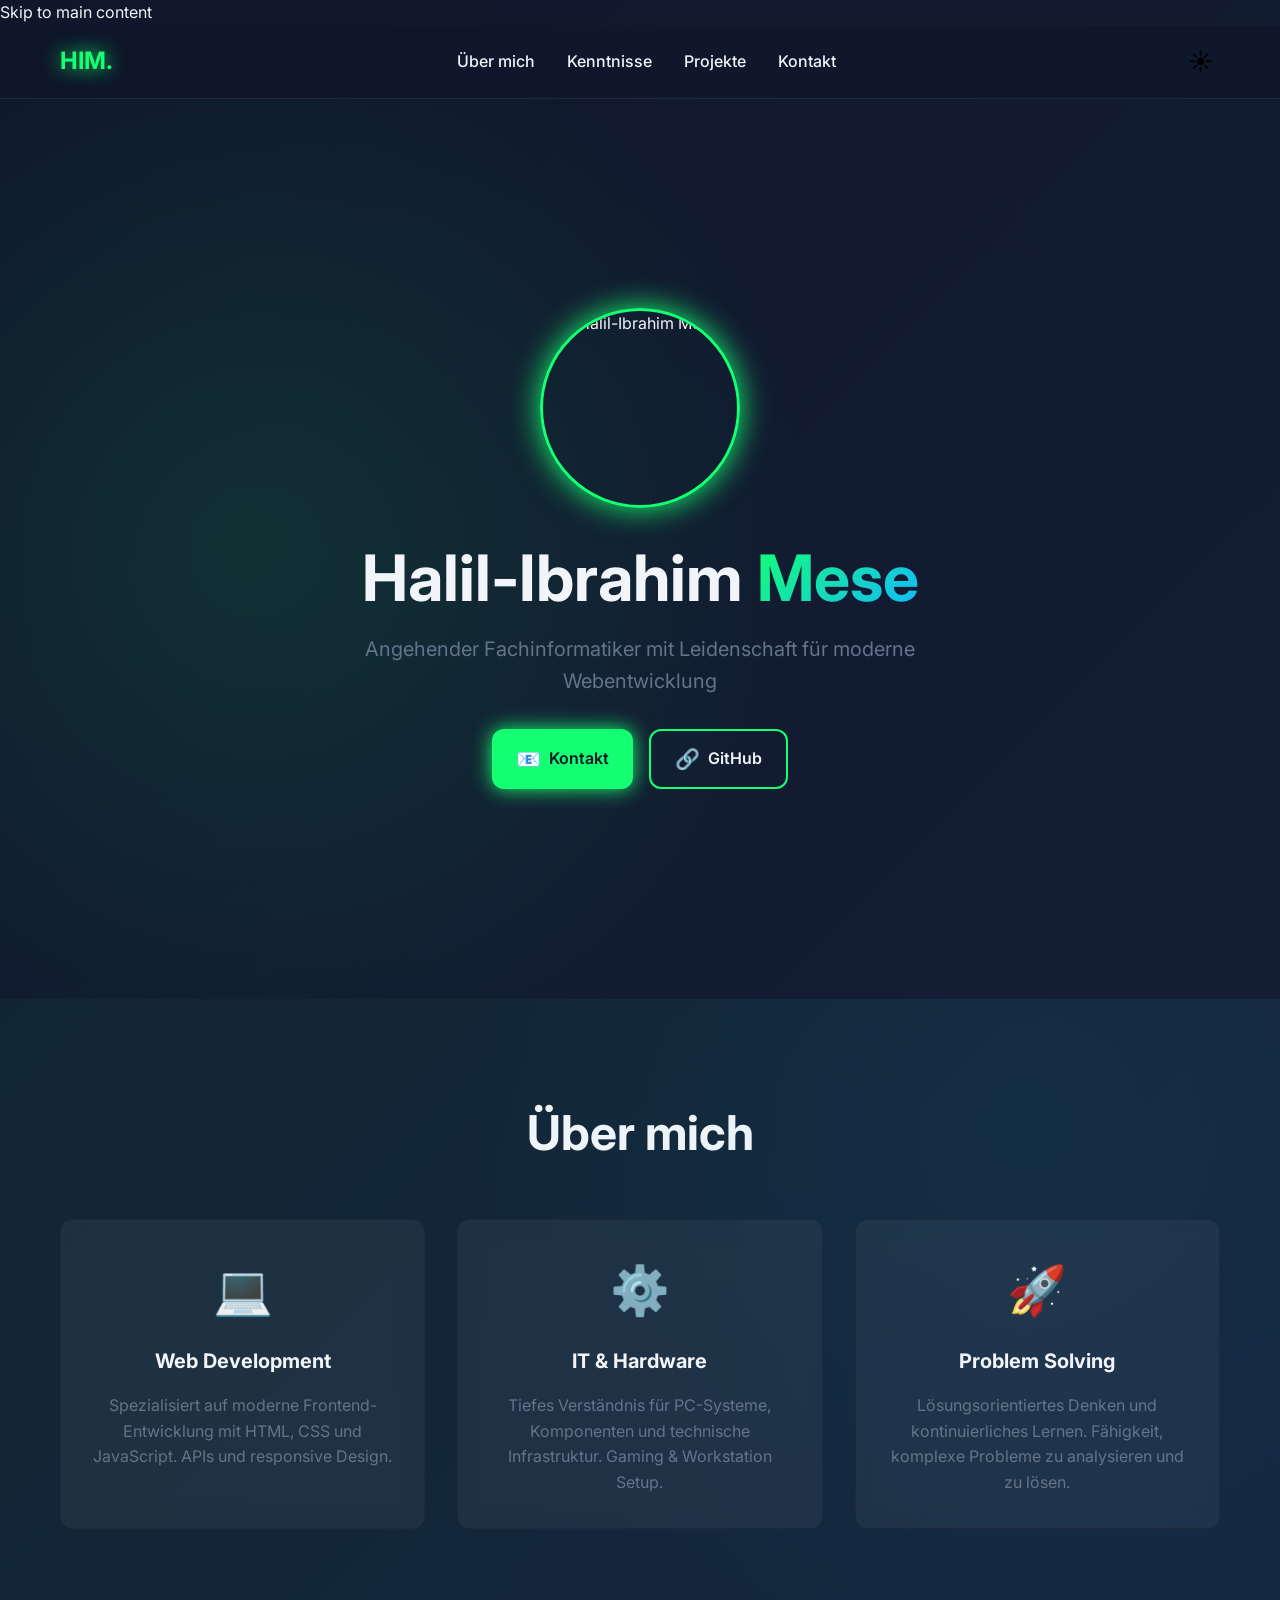
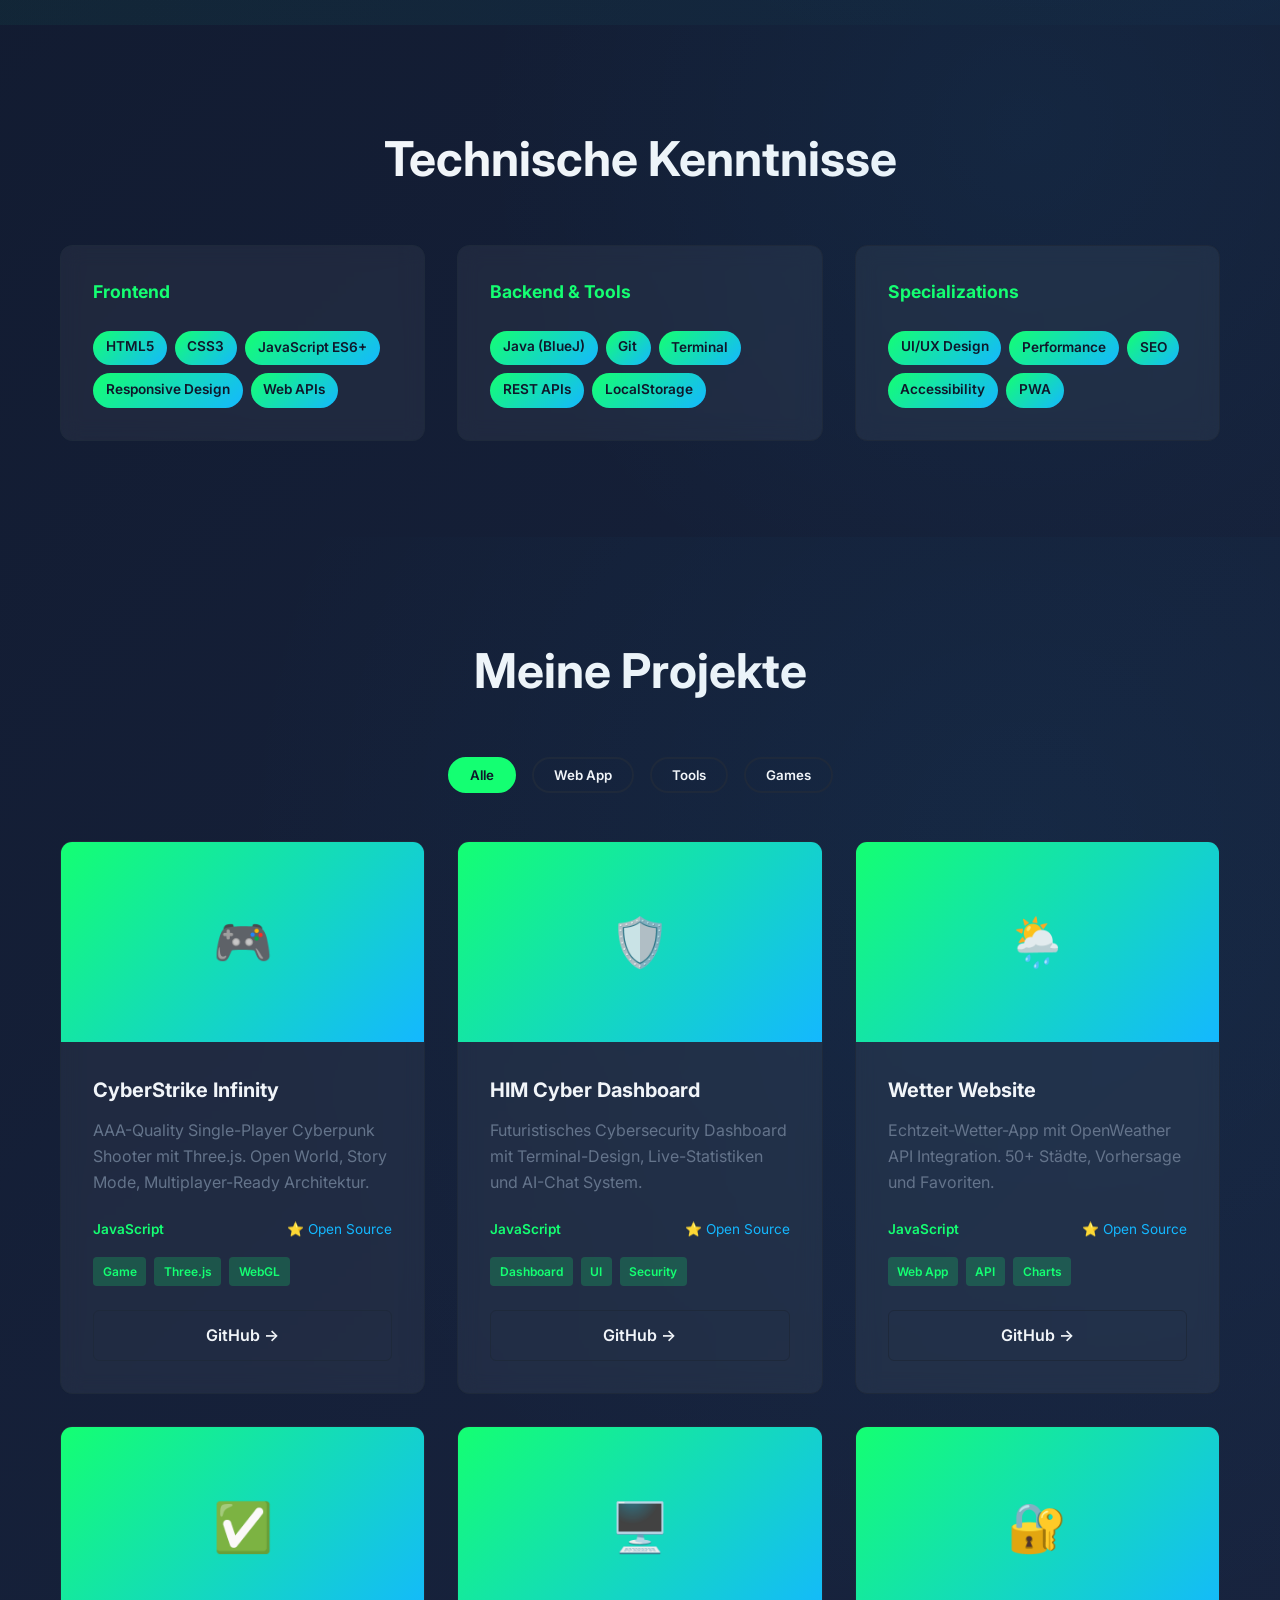
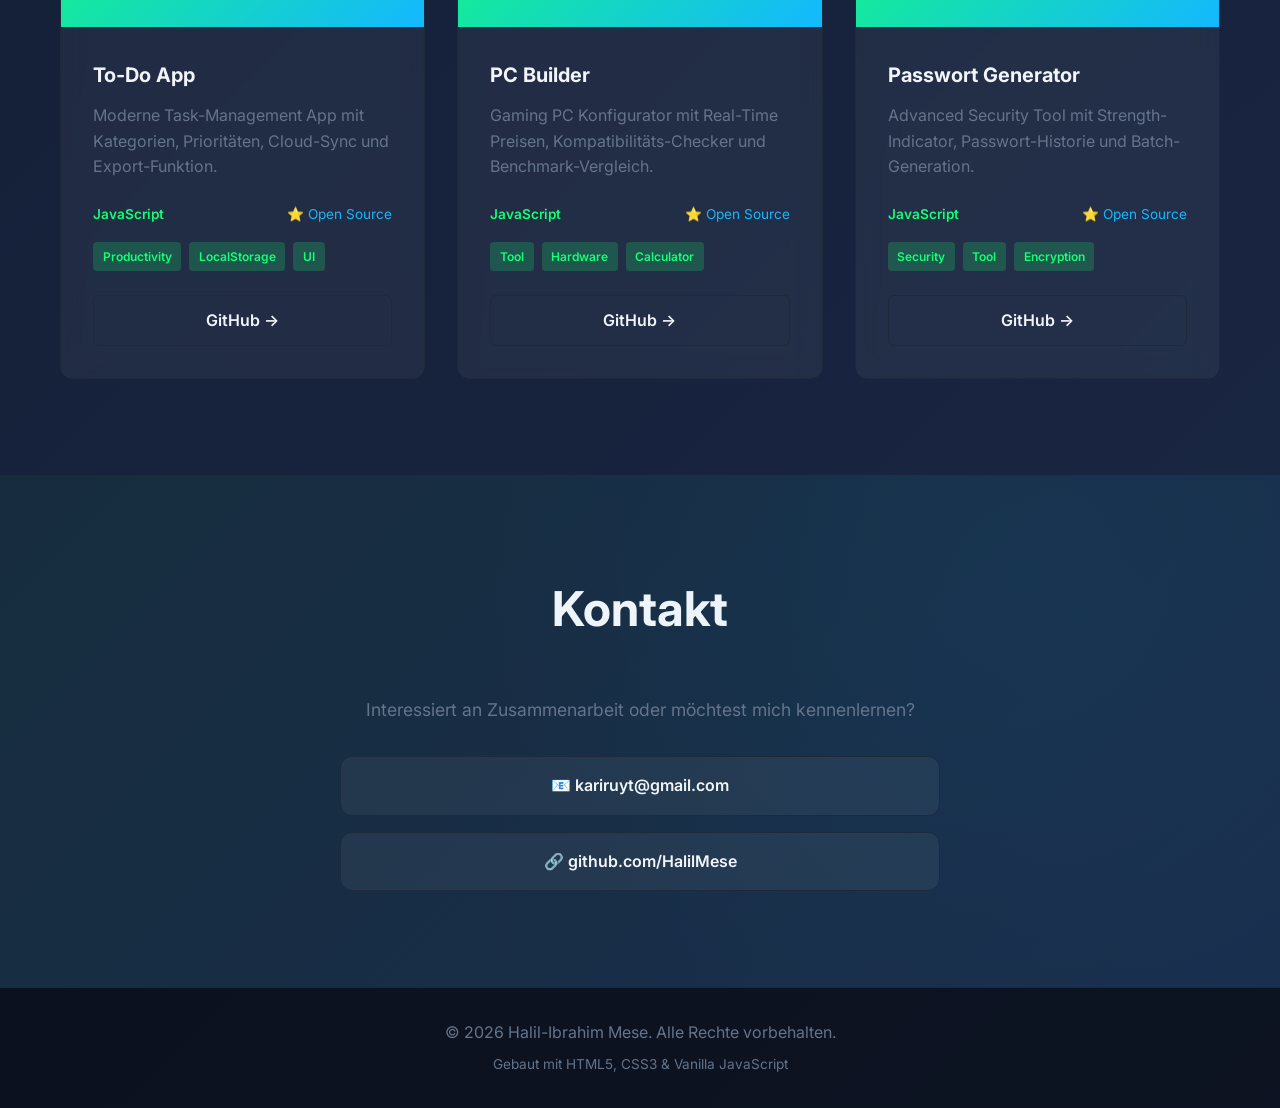
==== commit 6c631ecf: "🚀 Complete Portfolio Upgrade: GitHub API Integration, Dynamic Projects, SEO, Performance Optimizatio" ====
--- a/index.html
+++ b/index.html
@@ -1,273 +1,173 @@
 <!DOCTYPE html>
 <html lang="de">
+<head>
+<meta charset="UTF-8">
+<meta name="viewport" content="width=device-width, initial-scale=1.0">
+<meta name="description" content="Halil-Ibrahim Mese - Angehender Fachinformatiker mit Erfahrung in Web- und Softwareentwicklung. Portfoli mit modernen Projekten.">
+<meta name="keywords" content="Portfolio, Webentwicklung, JavaScript, HTML, CSS, Fachinformatiker">
+<meta name="author" content="Halil-Ibrahim Mese">
+<meta property="og:title" content="Halil-Ibrahim Mese | Portfolio">
+<meta property="og:description" content="Full-Stack Developer Portfolio mit modernen Webprojekten">
+<meta property="og:type" content="website">
 
-<head>
-
-<meta charset="UTF-8">
-
-<meta name="viewport"
-content="width=device-width, initial-scale=1.0">
-
-<title>
-Halil-Ibrahim Mese | Portfolio
-</title>
-
-<link rel="stylesheet"
-href="style.css">
-
+<title>Halil-Ibrahim Mese | Full-Stack Developer Portfolio</title>
+<link rel="stylesheet" href="style.css">
+<link rel="preconnect" href="https://fonts.googleapis.com">
+<link rel="preconnect" href="https://fonts.gstatic.com" crossorigin>
+<link href="https://fonts.googleapis.com/css2?family=Inter:wght@300;400;600;700&display=swap" rel="stylesheet">
 </head>
 
 <body>
 
+<!-- Navigation -->
 <nav class="navbar">
-
-<div class="logo">
-HIM.
-</div>
-
-<ul>
-
-<li>
-<a href="#about">
-Über mich
-</a>
-</li>
-
-<li>
-<a href="#skills">
-Kenntnisse
-</a>
-</li>
-
-<li>
-<a href="#projects">
-Projekte
-</a>
-</li>
-
-<li>
-<a href="login.html">
-Login
-</a>
-</li>
-
-</ul>
-
+  <div class="container">
+    <div class="nav-content">
+      <div class="logo">HIM.</div>
+      <button class="menu-toggle" id="menuToggle" aria-label="Menu Toggle">
+        <span></span>
+        <span></span>
+        <span></span>
+      </button>
+      <ul class="nav-menu" id="navMenu">
+        <li><a href="#about" class="nav-link">Über mich</a></li>
+        <li><a href="#skills" class="nav-link">Kenntnisse</a></li>
+        <li><a href="#projects" class="nav-link">Projekte</a></li>
+        <li><a href="#contact" class="nav-link">Kontakt</a></li>
+      </ul>
+      <button class="theme-toggle" id="themeToggle" aria-label="Theme Toggle">🌙</button>
+    </div>
+  </div>
 </nav>
 
+<!-- Hero Section -->
 <section class="hero">
-
-<img
-src="https://images.unsplash.com/photo-1518770660439-4636190af475?q=80&w=800&auto=format&fit=crop"
-class="profile-img">
-
-<h1>
-
-Halil-Ibrahim
-<span>Mese</span>
-
-</h1>
-
-<p class="subtitle">
-
-Angehender Fachinformatiker
-mit Interesse an
-Softwareentwicklung,
-IT-Systemen und
-Computertechnik.
-
-</p>
-
-<div class="buttons">
-
-<a
-href="mailto:kariruyt@gmail.com"
-class="btn">
-
-Kontakt
-
-</a>
-
-<a
-href="https://github.com/HalilMese"
-target="_blank"
-class="btn-outline">
-
-GitHub
-
-</a>
-
-</div>
-
+  <div class="container">
+    <div class="hero-content">
+      <img src="https://images.unsplash.com/photo-1507003211169-0a1dd7228f2d?q=80&w=400&auto=format&fit=crop" alt="Halil-Ibrahim Mese" class="profile-img" loading="lazy">
+      <h1 class="hero-title">
+        Halil-Ibrahim
+        <span class="gradient-text">Mese</span>
+      </h1>
+      <p class="hero-subtitle">Angehender Fachinformatiker mit Leidenschaft für moderne Webentwicklung</p>
+      <div class="buttons">
+        <a href="mailto:kariruyt@gmail.com" class="btn btn-primary" aria-label="Email kontaktieren">
+          <span class="btn-icon">📧</span> Kontakt
+        </a>
+        <a href="https://github.com/HalilMese" target="_blank" rel="noopener noreferrer" class="btn btn-outline" aria-label="GitHub Profil">
+          <span class="btn-icon">🔗</span> GitHub
+        </a>
+      </div>
+    </div>
+  </div>
 </section>
 
-<section
-class="about"
-id="about">
-
-<h2>
-Über mich
-</h2>
-
-<p>
-
-Ich interessiere mich
-besonders für IT,
-Softwareentwicklung,
-Computertechnik und
-digitale Technologien.
-
-</p>
-
-<p>
-
-Zusätzlich beschäftige ich
-mich privat mit
-PC-Hardware,
-technischen Komponenten
-und modernen Technologien.
-
-</p>
-
+<!-- About Section -->
+<section class="about" id="about">
+  <div class="container">
+    <h2 class="section-title">Über mich</h2>
+    <div class="about-grid">
+      <div class="about-card">
+        <div class="about-icon">💻</div>
+        <h3>Web Development</h3>
+        <p>Spezialisiert auf moderne Frontend-Entwicklung mit HTML, CSS und JavaScript. APIs und responsive Design.</p>
+      </div>
+      <div class="about-card">
+        <div class="about-icon">⚙️</div>
+        <h3>IT & Hardware</h3>
+        <p>Tiefes Verständnis für PC-Systeme, Komponenten und technische Infrastruktur. Gaming & Workstation Setup.</p>
+      </div>
+      <div class="about-card">
+        <div class="about-icon">🚀</div>
+        <h3>Problem Solving</h3>
+        <p>Lösungsorientiertes Denken und kontinuierliches Lernen. Fähigkeit, komplexe Probleme zu analysieren und zu lösen.</p>
+      </div>
+    </div>
+  </div>
 </section>
 
-<section
-class="skills"
-id="skills">
-
-<h2>
-Kenntnisse
-</h2>
-
-<div class="skill-box">
-
-<div class="card">
-
-<h3>
-Java (BlueJ)
-</h3>
-
-<p>
-Grundlagen der
-objektorientierten
-Programmierung
-</p>
-
-</div>
-
-<div class="card">
-
-<h3>
-HTML & CSS
-</h3>
-
-<p>
-Grundlagen moderner
-Webseitenentwicklung
-</p>
-
-</div>
-
-<div class="card">
-
-<h3>
-Hardware
-</h3>
-
-<p>
-Interesse an PC-Systemen
-und technischen
-Komponenten
-</p>
-
-</div>
-
-</div>
-
+<!-- Skills Section -->
+<section class="skills" id="skills">
+  <div class="container">
+    <h2 class="section-title">Technische Kenntnisse</h2>
+    <div class="skills-grid">
+      <div class="skill-category">
+        <h3>Frontend</h3>
+        <div class="skill-list">
+          <span class="skill-tag">HTML5</span>
+          <span class="skill-tag">CSS3</span>
+          <span class="skill-tag">JavaScript ES6+</span>
+          <span class="skill-tag">Responsive Design</span>
+          <span class="skill-tag">Web APIs</span>
+        </div>
+      </div>
+      <div class="skill-category">
+        <h3>Backend & Tools</h3>
+        <div class="skill-list">
+          <span class="skill-tag">Java (BlueJ)</span>
+          <span class="skill-tag">Git</span>
+          <span class="skill-tag">Terminal</span>
+          <span class="skill-tag">REST APIs</span>
+          <span class="skill-tag">LocalStorage</span>
+        </div>
+      </div>
+      <div class="skill-category">
+        <h3>Specializations</h3>
+        <div class="skill-list">
+          <span class="skill-tag">UI/UX Design</span>
+          <span class="skill-tag">Performance</span>
+          <span class="skill-tag">SEO</span>
+          <span class="skill-tag">Accessibility</span>
+          <span class="skill-tag">PWA</span>
+        </div>
+      </div>
+    </div>
+  </div>
 </section>
 
-<section
-class="project"
-id="projects">
-
-<h2>
-Projekte
-</h2>
-
-<div class="project-grid">
-
-<div class="project-card">
-
-<h3>
-Portfolio Website
-</h3>
-
-<p>
-
-Moderne Portfolio-Seite
-mit HTML, CSS und
-JavaScript.
-
-</p>
-
-<div class="project-tags">
-
-<span class="project-tag">
-HTML
-</span>
-
-<span class="project-tag">
-CSS
-</span>
-
-<span class="project-tag">
-JavaScript
-</span>
-
-</div>
-
-</div>
-
-<div class="project-card">
-
-<h3>
-Secure Login
-</h3>
-
-<p>
-
-Modernes Login Design
-mit Dark UI und
-Animationen.
-
-</p>
-
-<div class="project-tags">
-
-<span class="project-tag">
-Frontend
-</span>
-
-<span class="project-tag">
-UI
-</span>
-
-</div>
-
-</div>
-
-</div>
-
+<!-- Projects Section -->
+<section class="projects" id="projects">
+  <div class="container">
+    <h2 class="section-title">Meine Projekte</h2>
+    <div class="filters">
+      <button class="filter-btn active" data-filter="all">Alle</button>
+      <button class="filter-btn" data-filter="web">Web App</button>
+      <button class="filter-btn" data-filter="tool">Tools</button>
+      <button class="filter-btn" data-filter="game">Games</button>
+    </div>
+    <div class="projects-grid" id="projectsGrid">
+      <!-- Projekte werden von JavaScript geladen -->
+      <div class="loading">Projekte werden geladen...</div>
+    </div>
+  </div>
 </section>
 
-<footer>
+<!-- Contact Section -->
+<section class="contact" id="contact">
+  <div class="container">
+    <h2 class="section-title">Kontakt</h2>
+    <div class="contact-wrapper">
+      <p class="contact-text">Interessiert an Zusammenarbeit oder möchtest mich kennenlernen?</p>
+      <div class="contact-links">
+        <a href="mailto:kariruyt@gmail.com" class="contact-link" aria-label="Email">
+          📧 kariruyt@gmail.com
+        </a>
+        <a href="https://github.com/HalilMese" target="_blank" rel="noopener noreferrer" class="contact-link" aria-label="GitHub">
+          🔗 github.com/HalilMese
+        </a>
+      </div>
+    </div>
+  </div>
+</section>
 
-© 2026
-Halil-Ibrahim Mese
-
+<!-- Footer -->
+<footer class="footer">
+  <div class="container">
+    <p>&copy; 2026 Halil-Ibrahim Mese. Alle Rechte vorbehalten.</p>
+    <p class="footer-tech">Gebaut mit HTML5, CSS3 & Vanilla JavaScript</p>
+  </div>
 </footer>
 
-<script src="script.js"></script>
-
+<script src="script.js" defer></script>
 </body>
-</html>
+</html>
--- a/style.css
+++ b/style.css
@@ -1,397 +1,622 @@
-*{
-  margin:0;
-  padding:0;
-  box-sizing:border-box;
-}
-
-html{
-  scroll-behavior:smooth;
-}
-
-body{
-
-  background:
-  radial-gradient(
-  circle at top,
-  #0b1c3d,
-  #050816 60%
-  );
-
-  color:white;
-
-  font-family:
-  Arial, Helvetica, sans-serif;
-
-  line-height:1.7;
-}
-
-.navbar{
-
-  width:100%;
-
-  padding:25px 10%;
-
-  display:flex;
-
-  justify-content:
-  space-between;
-
-  align-items:center;
-
-  position:sticky;
-
-  top:0;
-
-  background:
-  rgba(5,8,22,0.7);
-
-  backdrop-filter:blur(14px);
-
-  z-index:1000;
-
-  border-bottom:
-  1px solid rgba(255,255,255,0.05);
-}
-
-.logo{
-
-  color:#14b8ff;
-
-  font-size:35px;
-
-  font-weight:bold;
-}
-
-.navbar ul{
-
-  display:flex;
-
-  gap:30px;
-
-  list-style:none;
-}
-
-.navbar a{
-
-  color:#c8d2e3;
-
-  text-decoration:none;
-
-  font-weight:bold;
-
-  transition:0.3s;
-}
-
-.navbar a:hover{
-  color:#14b8ff;
-}
-
-.hero{
-
-  min-height:100vh;
-
-  padding:100px 10%;
-
-  display:flex;
-
-  flex-direction:column;
-
-  justify-content:center;
-}
-
-.profile-img{
-
-  width:180px;
-
-  border-radius:20px;
-
-  margin-bottom:35px;
-
-  border:3px solid #14b8ff;
-
-  box-shadow:
-  0 0 40px rgba(20,184,255,0.4);
-
-  transition:0.4s;
-}
-
-.profile-img:hover{
-
-  transform:scale(1.03);
-}
-
-h1{
-
-  font-size:75px;
-
-  line-height:1.1;
-
-  margin-bottom:20px;
-}
-
-h1 span{
-
-  color:#14b8ff;
-
-  text-shadow:
-  0 0 10px #14b8ff,
-  0 0 20px #14b8ff;
-}
-
-.subtitle{
-
-  font-size:25px;
-
-  color:#b8c4d9;
-
-  max-width:800px;
-
-  margin-bottom:25px;
-}
-
-.status{
-
-  color:#14ff72;
-
-  font-weight:bold;
-
-  margin-bottom:35px;
-}
-
-.buttons{
-
-  display:flex;
-
-  gap:20px;
-
-  flex-wrap:wrap;
-}
-
-.btn{
-
-  background:#14b8ff;
-
-  color:black;
-
-  text-decoration:none;
-
-  padding:16px 38px;
-
-  border-radius:12px;
-
-  font-weight:bold;
-
-  transition:0.3s;
-}
-
-.btn:hover{
-
-  transform:translateY(-5px);
-}
-
-.btn-outline{
-
-  border:2px solid #14b8ff;
-
-  color:#14b8ff;
-
-  text-decoration:none;
-
-  padding:16px 38px;
-
-  border-radius:12px;
-
-  font-weight:bold;
-
-  transition:0.3s;
-}
-
-.btn-outline:hover{
-
-  background:#14b8ff;
-
-  color:black;
-
-  transform:translateY(-5px);
-}
-
-.about,
-.skills,
-.project,
-.terminal-section{
-
-  padding:110px 10%;
-}
-
-h2{
-
-  font-size:48px;
-
-  margin-bottom:50px;
-
-  color:#14b8ff;
-}
-
-.about p{
-
-  color:#c8d2e3;
-
-  max-width:900px;
-
-  margin-bottom:20px;
-
-  font-size:20px;
-}
-
-.skill-box,
-.project-grid{
-
-  display:grid;
-
-  grid-template-columns:
-  repeat(auto-fit,minmax(280px,1fr));
-
-  gap:25px;
-}
-
-.card,
-.project-card{
-
-  background:#0d162b;
-
-  padding:35px;
-
-  border-radius:20px;
-
-  border:
-  1px solid rgba(255,255,255,0.05);
-
-  transition:0.3s;
-}
-
-.card:hover,
-.project-card:hover{
-
-  transform:translateY(-8px);
-
-  border-color:#14b8ff;
-
-  box-shadow:
-  0 15px 40px rgba(20,184,255,0.2);
-}
-
-.card h3,
-.project-card h3{
-
-  color:#14b8ff;
-
-  margin-bottom:15px;
-}
-
-.card p,
-.project-card p{
-
-  color:#b8c4d9;
-}
-
-.terminal{
-
-  background:black;
-
-  border:1px solid #14ff72;
-
-  padding:30px;
-
-  border-radius:15px;
-
-  font-family:monospace;
-}
-
-.terminal p{
-
-  color:#14ff72;
-
-  margin-top:20px;
-}
-
-.terminal span{
-
-  color:white;
-}
-
-footer{
-
-  padding:40px;
-
-  text-align:center;
-
-  color:#7f8ba3;
-
-  border-top:
-  1px solid rgba(255,255,255,0.05);
-}
-
-@media(max-width:768px){
-
-  h1{
-    font-size:45px;
-  }
-
-  h2{
-    font-size:35px;
-  }
-
-  .subtitle{
-    font-size:18px;
-  }
-
-  .navbar{
-
-    flex-direction:column;
-
-    gap:20px;
-  }
-
-  .navbar ul{
-
-    gap:15px;
-
-    flex-wrap:wrap;
-
-    justify-content:center;
-  }
-
-}
-.login-input{
-
-width:100%;
-
-padding:16px;
-
-margin-bottom:16px;
-
-background:#111827;
-
-border:none;
-
-outline:none;
-
-color:white;
-
-border-radius:12px;
-
-font-size:16px;
-
-border:
-1px solid rgba(255,255,255,0.05);
-
-transition:0.3s;
-}
-
-.login-input:focus{
-
-border-color:#14b8ff;
-
-box-shadow:
-0 0 15px rgba(20,184,255,0.2);
-}
+:root {
+  --primary: #14ff72;
+  --secondary: #14b8ff;
+  --dark: #0f172a;
+  --light: #f1f5f9;
+  --gray: #64748b;
+  --danger: #ff0055;
+  --success: #10b981;
+  --border: #1e293b;
+  --shadow: 0 20px 50px rgba(0, 0, 0, 0.3);
+  --transition: all 0.3s cubic-bezier(0.4, 0, 0.2, 1);
+  --radius: 12px;
+}
+
+[data-theme="light"] {
+  --dark: #ffffff;
+  --light: #0f172a;
+  --border: #e2e8f0;
+  --gray: #475569;
+}
+
+* {
+  margin: 0;
+  padding: 0;
+  box-sizing: border-box;
+}
+
+html {
+  scroll-behavior: smooth;
+}
+
+body {
+  font-family: 'Inter', -apple-system, BlinkMacSystemFont, 'Segoe UI', sans-serif;
+  background: linear-gradient(135deg, var(--dark) 0%, #1a2744 100%);
+  color: var(--light);
+  line-height: 1.6;
+  overflow-x: hidden;
+}
+
+img {
+  max-width: 100%;
+  height: auto;
+  display: block;
+}
+
+a {
+  text-decoration: none;
+  color: inherit;
+  transition: var(--transition);
+}
+
+button {
+  border: none;
+  cursor: pointer;
+  font-family: inherit;
+  transition: var(--transition);
+}
+
+.container {
+  max-width: 1200px;
+  margin: 0 auto;
+  padding: 0 20px;
+}
+
+/* ===== NAVBAR ===== */
+.navbar {
+  position: sticky;
+  top: 0;
+  z-index: 1000;
+  background: rgba(15, 23, 42, 0.8);
+  backdrop-filter: blur(10px);
+  border-bottom: 1px solid var(--border);
+  padding: 1rem 0;
+}
+
+.nav-content {
+  display: flex;
+  justify-content: space-between;
+  align-items: center;
+}
+
+.logo {
+  font-size: 1.5rem;
+  font-weight: 700;
+  color: var(--primary);
+  text-shadow: 0 0 20px var(--primary);
+}
+
+.nav-menu {
+  display: flex;
+  list-style: none;
+  gap: 2rem;
+}
+
+.nav-link {
+  font-weight: 500;
+  color: var(--light);
+  position: relative;
+  padding-bottom: 0.25rem;
+}
+
+.nav-link::after {
+  content: '';
+  position: absolute;
+  bottom: 0;
+  left: 0;
+  width: 0;
+  height: 2px;
+  background: var(--primary);
+  transition: var(--transition);
+}
+
+.nav-link:hover::after {
+  width: 100%;
+}
+
+.theme-toggle {
+  background: none;
+  font-size: 1.5rem;
+  padding: 0.5rem;
+  border-radius: 50%;
+  width: 40px;
+  height: 40px;
+  display: flex;
+  align-items: center;
+  justify-content: center;
+  hover: background: var(--border);
+}
+
+.menu-toggle {
+  display: none;
+  flex-direction: column;
+  gap: 5px;
+  background: none;
+  width: 30px;
+  height: 30px;
+}
+
+.menu-toggle span {
+  width: 100%;
+  height: 2px;
+  background: var(--light);
+  border-radius: 2px;
+  transition: var(--transition);
+}
+
+/* ===== HERO ===== */
+.hero {
+  min-height: 100vh;
+  display: flex;
+  align-items: center;
+  padding: 6rem 0;
+  position: relative;
+  overflow: hidden;
+}
+
+.hero::before {
+  content: '';
+  position: absolute;
+  inset: 0;
+  background: radial-gradient(circle at 20% 50%, rgba(20, 255, 114, 0.1) 0%, transparent 50%);
+  pointer-events: none;
+}
+
+.hero-content {
+  text-align: center;
+  position: relative;
+  z-index: 1;
+}
+
+.profile-img {
+  width: 200px;
+  height: 200px;
+  border-radius: 50%;
+  margin: 0 auto 2rem;
+  border: 3px solid var(--primary);
+  object-fit: cover;
+  box-shadow: 0 0 30px var(--primary);
+  animation: float 3s ease-in-out infinite;
+}
+
+@keyframes float {
+  0%, 100% { transform: translateY(0px); }
+  50% { transform: translateY(-20px); }
+}
+
+.hero-title {
+  font-size: clamp(2.5rem, 5vw, 4rem);
+  font-weight: 700;
+  margin-bottom: 1rem;
+  line-height: 1.2;
+}
+
+.gradient-text {
+  background: linear-gradient(135deg, var(--primary), var(--secondary));
+  -webkit-background-clip: text;
+  -webkit-text-fill-color: transparent;
+  background-clip: text;
+}
+
+.hero-subtitle {
+  font-size: 1.25rem;
+  color: var(--gray);
+  margin-bottom: 2rem;
+  max-width: 600px;
+  margin-left: auto;
+  margin-right: auto;
+}
+
+.buttons {
+  display: flex;
+  gap: 1rem;
+  justify-content: center;
+  flex-wrap: wrap;
+}
+
+.btn {
+  padding: 0.75rem 1.5rem;
+  border-radius: var(--radius);
+  font-weight: 600;
+  display: inline-flex;
+  align-items: center;
+  gap: 0.5rem;
+  transition: var(--transition);
+}
+
+.btn-primary {
+  background: var(--primary);
+  color: var(--dark);
+  box-shadow: 0 0 20px var(--primary);
+}
+
+.btn-primary:hover {
+  transform: translateY(-2px);
+  box-shadow: 0 0 40px var(--primary);
+}
+
+.btn-outline {
+  border: 2px solid var(--primary);
+  background: transparent;
+}
+
+.btn-outline:hover {
+  background: var(--primary);
+  color: var(--dark);
+}
+
+.btn-icon {
+  font-size: 1.25rem;
+}
+
+/* ===== SECTIONS ===== */
+.section-title {
+  font-size: clamp(2rem, 4vw, 3rem);
+  text-align: center;
+  margin-bottom: 3rem;
+  font-weight: 700;
+}
+
+section {
+  padding: 6rem 0;
+  position: relative;
+}
+
+section::before {
+  content: '';
+  position: absolute;
+  inset: 0;
+  background: radial-gradient(circle at 80% 20%, rgba(20, 184, 255, 0.05) 0%, transparent 50%);
+  pointer-events: none;
+}
+
+/* ===== ABOUT ===== */
+.about {
+  background: linear-gradient(135deg, rgba(20, 255, 114, 0.05) 0%, rgba(20, 184, 255, 0.05) 100%);
+}
+
+.about-grid {
+  display: grid;
+  grid-template-columns: repeat(auto-fit, minmax(300px, 1fr));
+  gap: 2rem;
+  z-index: 1;
+  position: relative;
+}
+
+.about-card {
+  background: rgba(255, 255, 255, 0.05);
+  border: 1px solid var(--border);
+  padding: 2rem;
+  border-radius: var(--radius);
+  backdrop-filter: blur(10px);
+  text-align: center;
+  transition: var(--transition);
+}
+
+.about-card:hover {
+  border-color: var(--primary);
+  transform: translateY(-5px);
+  background: rgba(20, 255, 114, 0.1);
+}
+
+.about-icon {
+  font-size: 3rem;
+  margin-bottom: 1rem;
+}
+
+.about-card h3 {
+  margin-bottom: 1rem;
+  font-size: 1.25rem;
+}
+
+.about-card p {
+  color: var(--gray);
+}
+
+/* ===== SKILLS ===== */
+.skills-grid {
+  display: grid;
+  grid-template-columns: repeat(auto-fit, minmax(280px, 1fr));
+  gap: 2rem;
+  z-index: 1;
+  position: relative;
+}
+
+.skill-category {
+  background: rgba(255, 255, 255, 0.05);
+  border: 1px solid var(--border);
+  padding: 2rem;
+  border-radius: var(--radius);
+  backdrop-filter: blur(10px);
+}
+
+.skill-category h3 {
+  margin-bottom: 1.5rem;
+  color: var(--primary);
+  font-size: 1.1rem;
+}
+
+.skill-list {
+  display: flex;
+  flex-wrap: wrap;
+  gap: 0.5rem;
+}
+
+.skill-tag {
+  background: linear-gradient(135deg, var(--primary), var(--secondary));
+  color: var(--dark);
+  padding: 0.4rem 0.8rem;
+  border-radius: 20px;
+  font-size: 0.85rem;
+  font-weight: 600;
+  display: inline-block;
+}
+
+/* ===== PROJECTS ===== */
+.filters {
+  display: flex;
+  justify-content: center;
+  gap: 1rem;
+  margin-bottom: 3rem;
+  flex-wrap: wrap;
+  z-index: 1;
+  position: relative;
+}
+
+.filter-btn {
+  padding: 0.5rem 1.25rem;
+  border: 2px solid var(--border);
+  background: transparent;
+  border-radius: 25px;
+  color: var(--light);
+  font-weight: 600;
+  transition: var(--transition);
+}
+
+.filter-btn.active,
+.filter-btn:hover {
+  border-color: var(--primary);
+  background: var(--primary);
+  color: var(--dark);
+}
+
+.projects-grid {
+  display: grid;
+  grid-template-columns: repeat(auto-fill, minmax(350px, 1fr));
+  gap: 2rem;
+  z-index: 1;
+  position: relative;
+}
+
+.project-card {
+  background: rgba(255, 255, 255, 0.05);
+  border: 1px solid var(--border);
+  border-radius: var(--radius);
+  overflow: hidden;
+  transition: var(--transition);
+  backdrop-filter: blur(10px);
+  cursor: pointer;
+  display: flex;
+  flex-direction: column;
+}
+
+.project-card:hover {
+  border-color: var(--primary);
+  transform: translateY(-10px);
+  box-shadow: var(--shadow);
+}
+
+.project-header {
+  height: 200px;
+  background: linear-gradient(135deg, var(--primary), var(--secondary));
+  display: flex;
+  align-items: center;
+  justify-content: center;
+  font-size: 3rem;
+  font-weight: 700;
+}
+
+.project-content {
+  padding: 2rem;
+  flex-grow: 1;
+  display: flex;
+  flex-direction: column;
+}
+
+.project-card h3 {
+  margin-bottom: 0.75rem;
+  font-size: 1.25rem;
+}
+
+.project-desc {
+  color: var(--gray);
+  margin-bottom: 1.5rem;
+  flex-grow: 1;
+}
+
+.project-meta {
+  display: flex;
+  justify-content: space-between;
+  align-items: center;
+  margin-bottom: 1rem;
+  font-size: 0.85rem;
+}
+
+.project-lang {
+  color: var(--primary);
+  font-weight: 600;
+}
+
+.project-stars {
+  color: var(--secondary);
+}
+
+.project-tags {
+  display: flex;
+  flex-wrap: wrap;
+  gap: 0.5rem;
+  margin-bottom: 1.5rem;
+}
+
+.project-tag {
+  background: rgba(20, 255, 114, 0.2);
+  color: var(--primary);
+  padding: 0.3rem 0.6rem;
+  border-radius: 4px;
+  font-size: 0.75rem;
+  font-weight: 600;
+}
+
+.project-links {
+  display: flex;
+  gap: 1rem;
+}
+
+.project-link {
+  flex: 1;
+  padding: 0.75rem;
+  text-align: center;
+  border: 1px solid var(--border);
+  border-radius: 6px;
+  background: transparent;
+  color: var(--light);
+  font-weight: 600;
+  transition: var(--transition);
+}
+
+.project-link:hover {
+  border-color: var(--primary);
+  background: var(--primary);
+  color: var(--dark);
+}
+
+.loading {
+  grid-column: 1 / -1;
+  text-align: center;
+  padding: 3rem;
+  color: var(--gray);
+}
+
+/* ===== CONTACT ===== */
+.contact {
+  background: linear-gradient(135deg, rgba(20, 255, 114, 0.05) 0%, rgba(20, 184, 255, 0.05) 100%);
+  text-align: center;
+}
+
+.contact-wrapper {
+  max-width: 600px;
+  margin: 0 auto;
+  z-index: 1;
+  position: relative;
+}
+
+.contact-text {
+  font-size: 1.1rem;
+  color: var(--gray);
+  margin-bottom: 2rem;
+}
+
+.contact-links {
+  display: flex;
+  flex-direction: column;
+  gap: 1rem;
+}
+
+.contact-link {
+  padding: 1rem;
+  background: rgba(255, 255, 255, 0.05);
+  border: 1px solid var(--border);
+  border-radius: var(--radius);
+  font-weight: 600;
+  transition: var(--transition);
+}
+
+.contact-link:hover {
+  border-color: var(--primary);
+  background: var(--primary);
+  color: var(--dark);
+}
+
+/* ===== FOOTER ===== */
+.footer {
+  background: rgba(0, 0, 0, 0.5);
+  border-top: 1px solid var(--border);
+  padding: 2rem 0;
+  text-align: center;
+  color: var(--gray);
+}
+
+.footer-tech {
+  font-size: 0.85rem;
+  margin-top: 0.5rem;
+}
+
+/* ===== ANIMATIONS ===== */
+@keyframes fadeInUp {
+  from {
+    opacity: 0;
+    transform: translateY(30px);
+  }
+  to {
+    opacity: 1;
+    transform: translateY(0);
+  }
+}
+
+.fade-in {
+  animation: fadeInUp 0.6s ease-out;
+}
+
+/* ===== RESPONSIVE ===== */
+@media (max-width: 768px) {
+  .nav-menu {
+    display: none;
+    position: absolute;
+    top: 70px;
+    left: 0;
+    right: 0;
+    background: rgba(15, 23, 42, 0.95);
+    flex-direction: column;
+    gap: 1rem;
+    padding: 2rem;
+    border-bottom: 1px solid var(--border);
+  }
+
+  .nav-menu.active {
+    display: flex;
+  }
+
+  .menu-toggle {
+    display: flex;
+  }
+
+  .projects-grid {
+    grid-template-columns: 1fr;
+  }
+
+  section {
+    padding: 4rem 0;
+  }
+
+  .hero {
+    min-height: 80vh;
+    padding: 4rem 0;
+  }
+
+  .buttons {
+    flex-direction: column;
+    width: 100%;
+  }
+
+  .btn {
+    width: 100%;
+    justify-content: center;
+  }
+}
+
+@media (prefers-reduced-motion: reduce) {
+  * {
+    animation: none !important;
+    transition: none !important;
+  }
+}
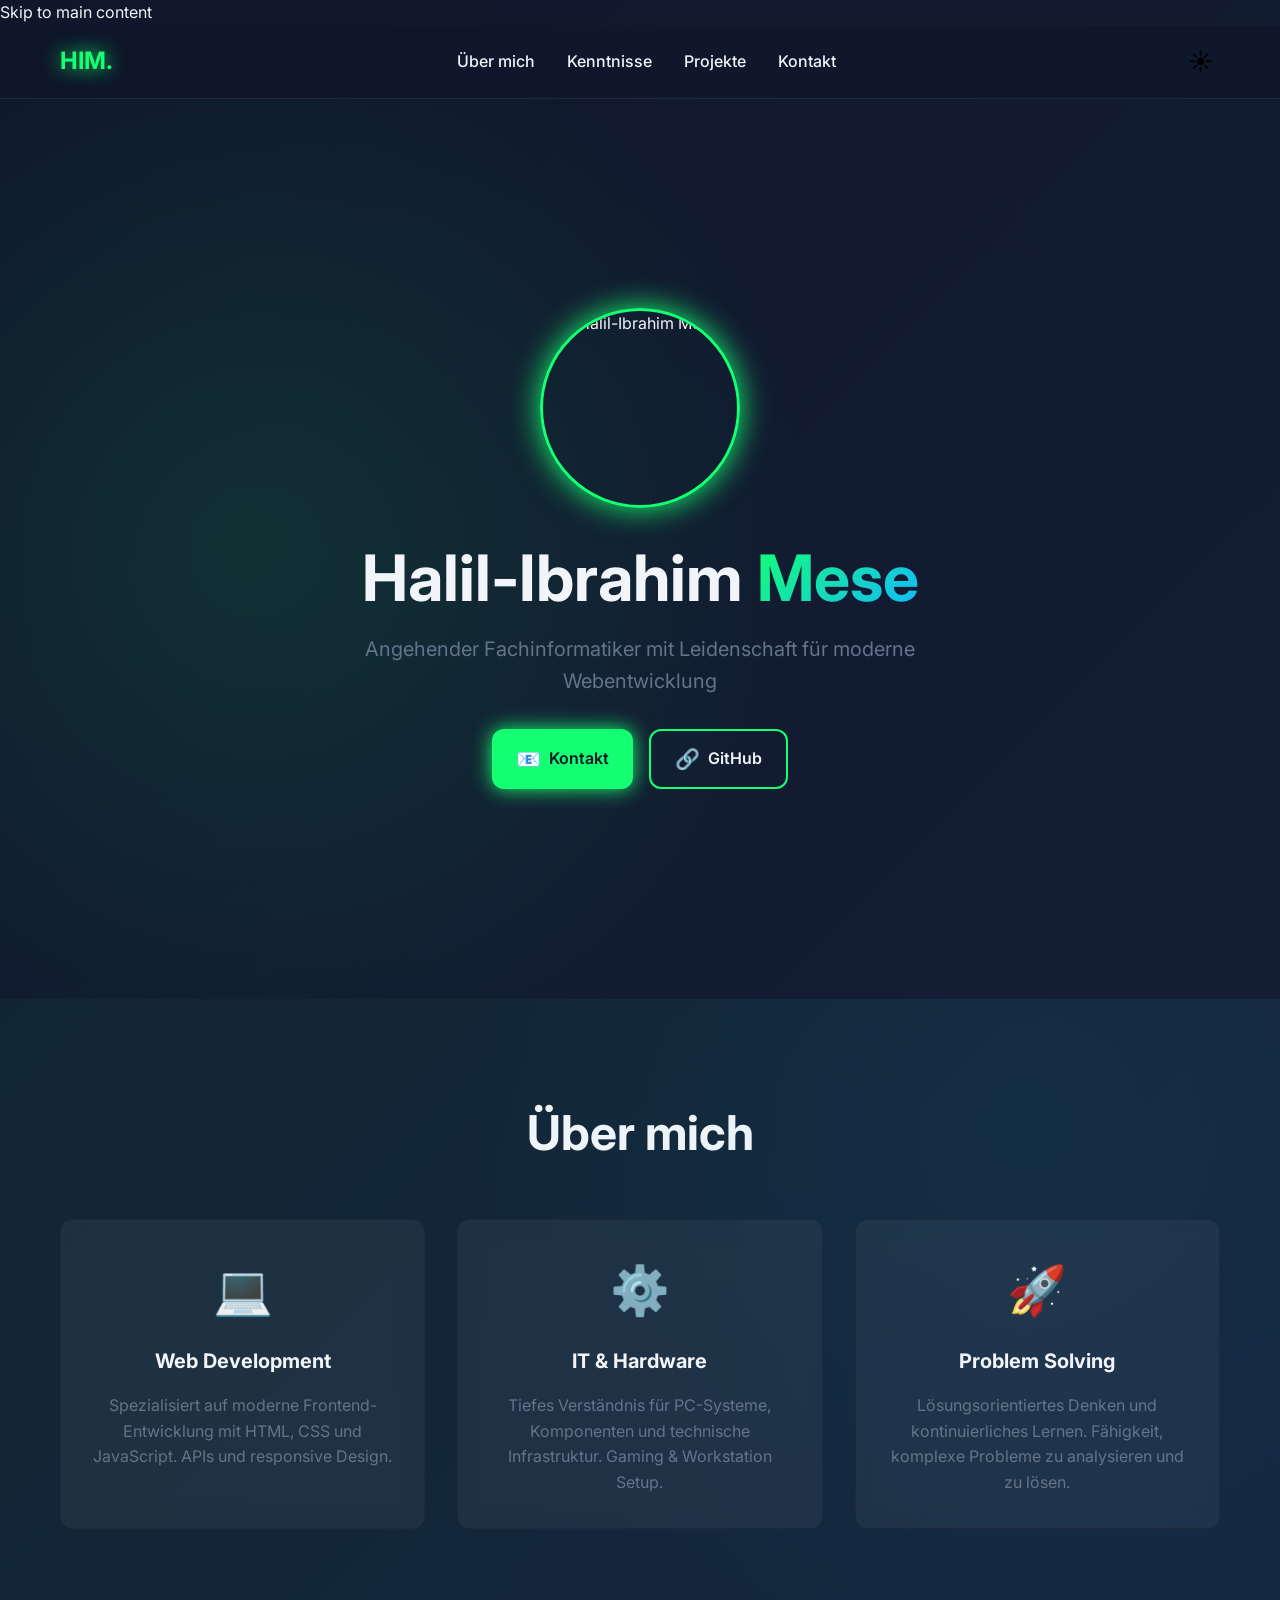
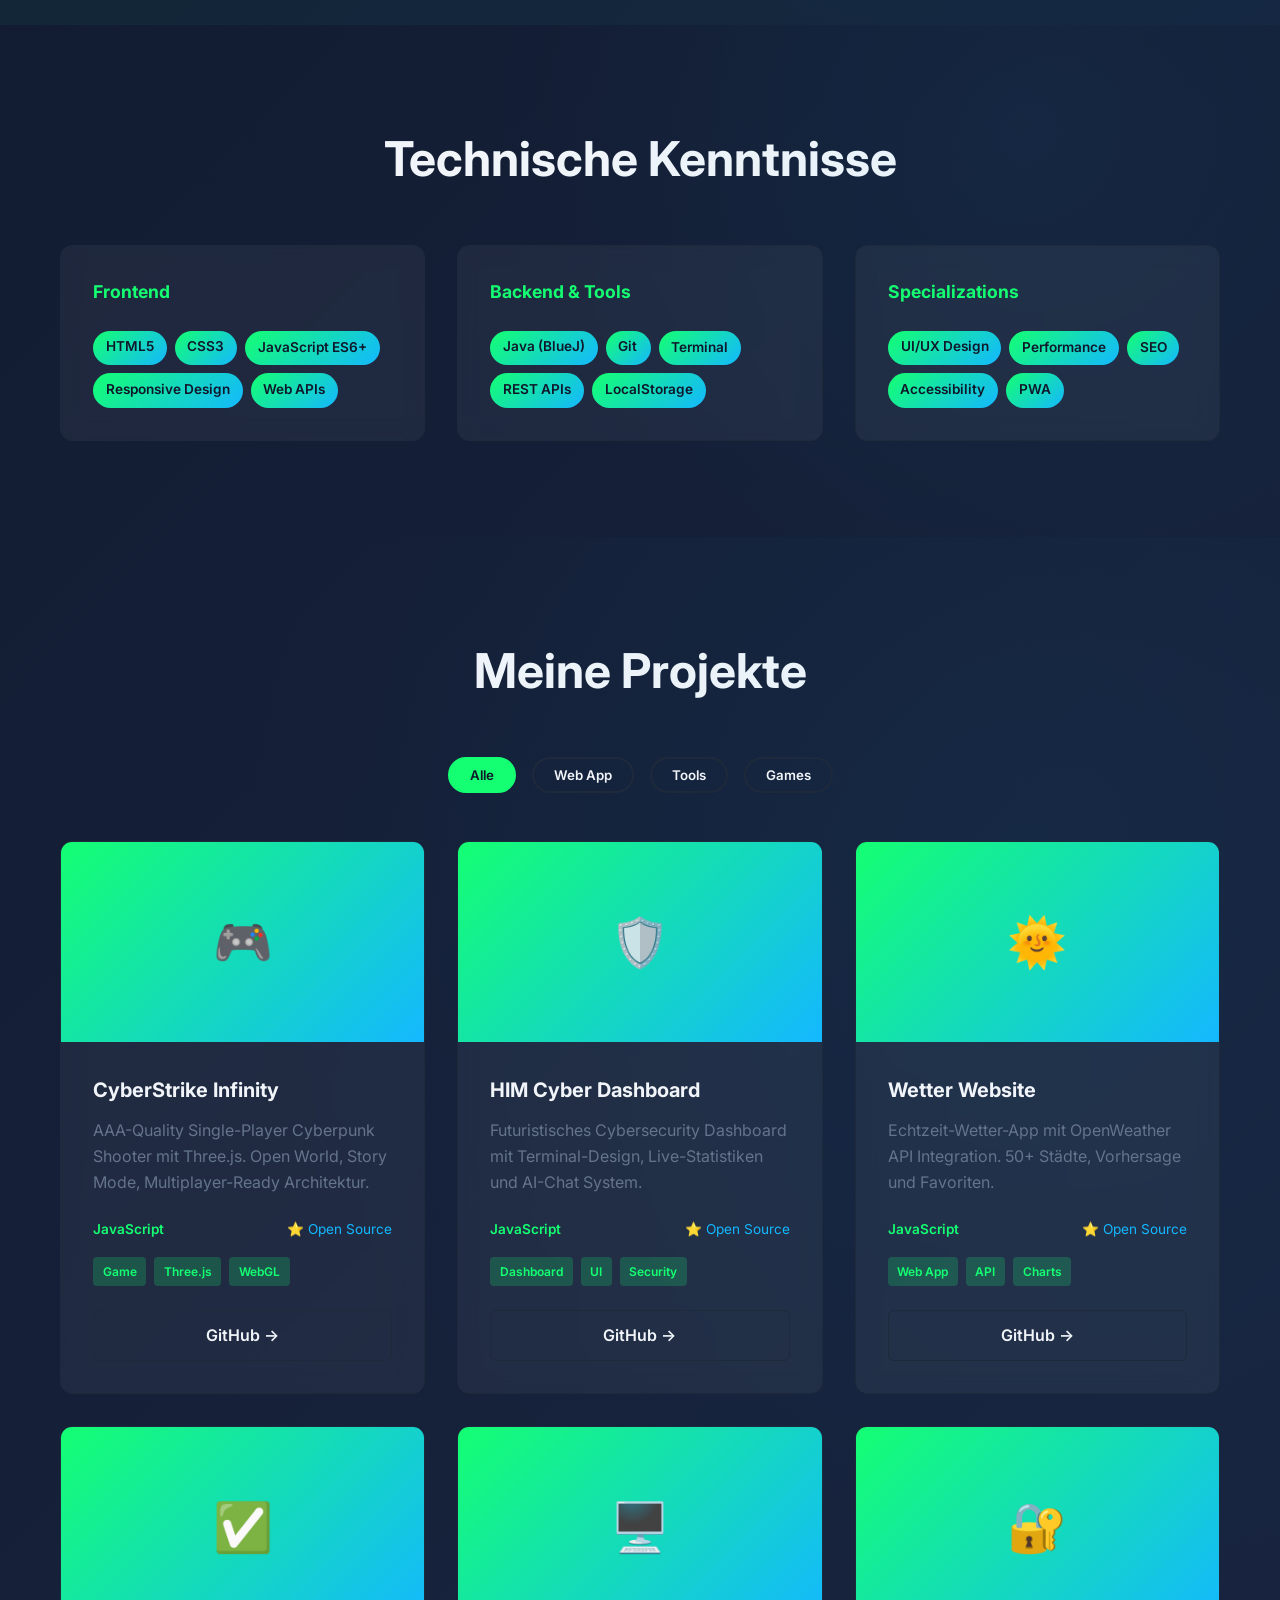
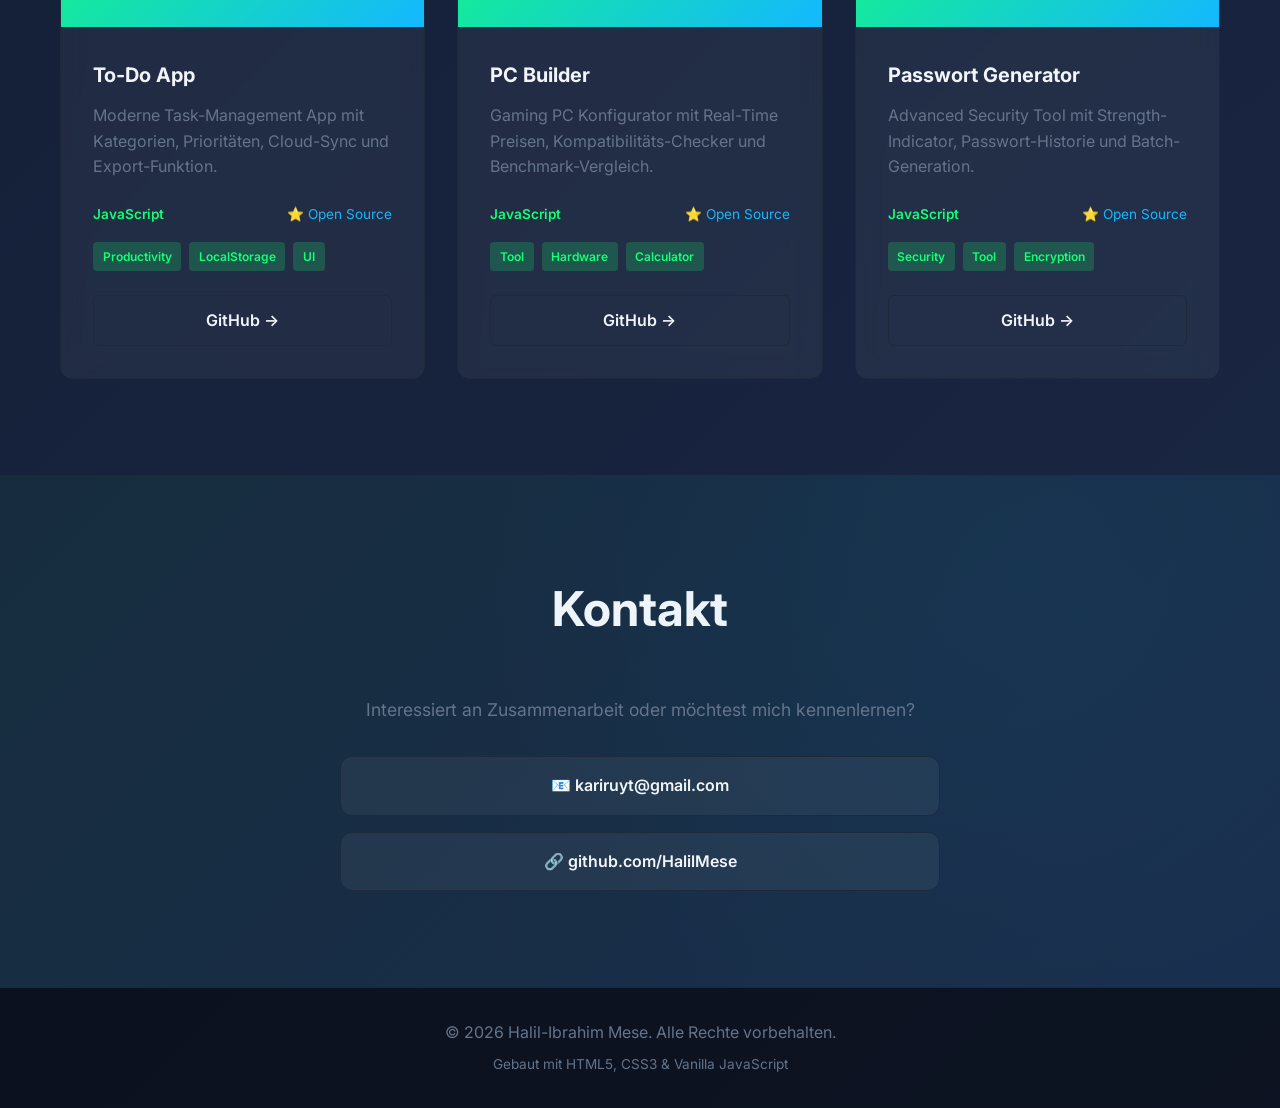
==== commit c138270b: "🚀 Website MAXED OUT: Dark/Light Mode, Dynamic Projects, SEO, Accessibility, Performance Optimized" ====
--- a/index.html
+++ b/index.html
@@ -3,7 +3,7 @@
 <head>
 <meta charset="UTF-8">
 <meta name="viewport" content="width=device-width, initial-scale=1.0">
-<meta name="description" content="Halil-Ibrahim Mese - Angehender Fachinformatiker mit Erfahrung in Web- und Softwareentwicklung. Portfoli mit modernen Projekten.">
+<meta name="description" content="Halil-Ibrahim Mese - Angehender Fachinformatiker mit Erfahrung in Web- und Softwareentwicklung. Portfolio mit modernen Projekten.">
 <meta name="keywords" content="Portfolio, Webentwicklung, JavaScript, HTML, CSS, Fachinformatiker">
 <meta name="author" content="Halil-Ibrahim Mese">
 <meta property="og:title" content="Halil-Ibrahim Mese | Portfolio">
--- a/style.css
+++ b/style.css
@@ -612,11 +612,4 @@
     width: 100%;
     justify-content: center;
   }
-}
-
-@media (prefers-reduced-motion: reduce) {
-  * {
-    animation: none !important;
-    transition: none !important;
-  }
 }
